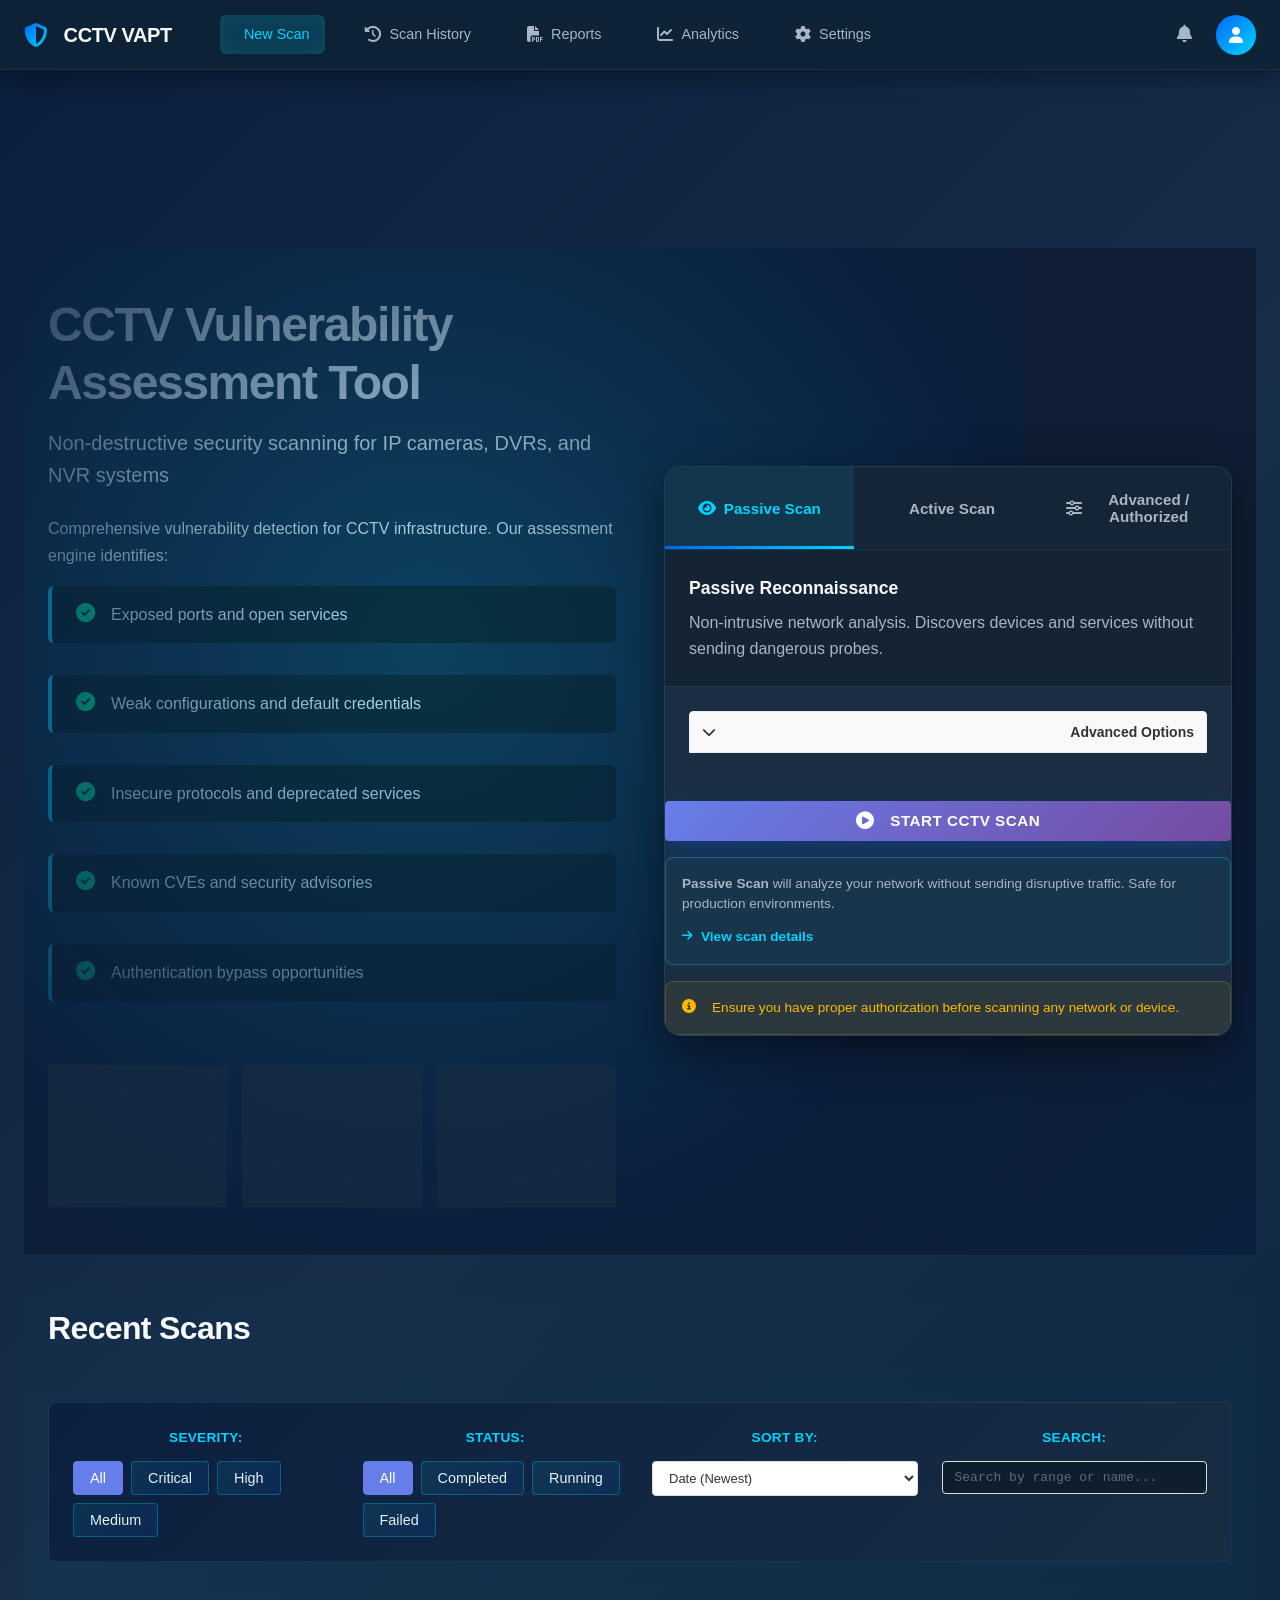
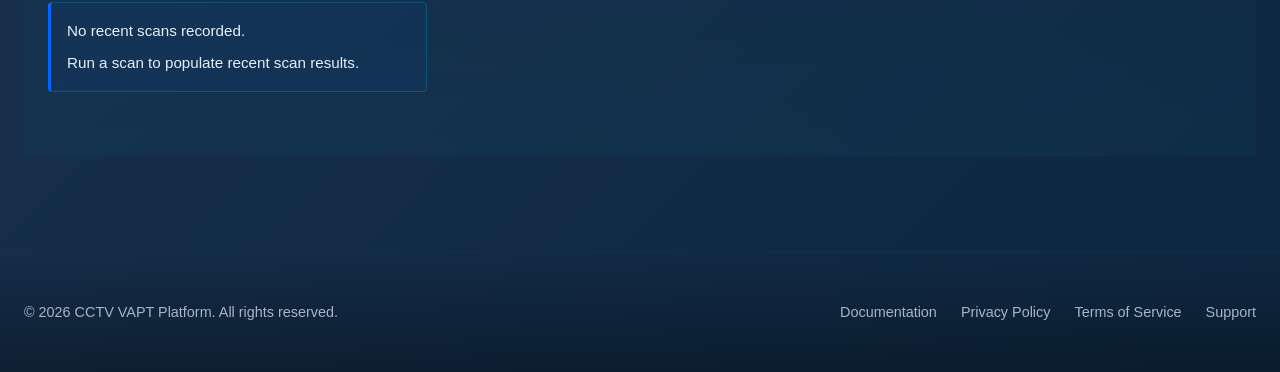
==== frontend/index.html @ 2b93b0e9 "Initial commit: Production-grade CCTV VAPT Tool with real database report generation" ====
<!DOCTYPE html>
<html lang="en">
<head>
    <meta charset="UTF-8">
    <meta name="viewport" content="width=device-width, initial-scale=1.0">
    <title>CCTV VAPT Tool - Vulnerability Assessment & Penetration Testing</title>
    <link rel="stylesheet" href="css/modern-styles.css">
    <link rel="stylesheet" href="css/styles.css">
    <link rel="stylesheet" href="css/report-styles.css">
    <link rel="stylesheet" href="css/enhanced-ui-styles.css">
    <link rel="stylesheet" href="https://cdnjs.cloudflare.com/ajax/libs/font-awesome/6.4.0/css/all.min.css">
</head>
<body>
    <!-- Header Navigation -->
    <header class="navbar">
        <div class="navbar-container">
            <!-- Logo -->
            <div class="logo">
                <i class="fas fa-shield-halved"></i>
                <span>CCTV VAPT</span>
            </div>

            <!-- Navigation Menu -->
            <nav class="nav-menu">
                <a href="#" class="nav-item active">
                    <i class="fas fa-radar"></i>
                    <span>New Scan</span>
                </a>
                <a href="#" class="nav-item">
                    <i class="fas fa-history"></i>
                    <span>Scan History</span>
                </a>
                <a href="#" class="nav-item">
                    <i class="fas fa-file-pdf"></i>
                    <span>Reports</span>
                </a>
                <a href="#" class="nav-item">
                    <i class="fas fa-chart-line"></i>
                    <span>Analytics</span>
                </a>
                <a href="#" class="nav-item">
                    <i class="fas fa-cog"></i>
                    <span>Settings</span>
                </a>
            </nav>

            <!-- User Section -->
            <div class="user-section">
                <button class="icon-btn" title="Notifications">
                    <i class="fas fa-bell"></i>
                </button>
                <div class="user-avatar">
                    <i class="fas fa-user"></i>
                </div>
            </div>
        </div>
    </header>

    <!-- Main Content Container with Views -->
    <div class="views-container">
        <!-- New Scan View (Default) -->
        <div id="view-new-scan" class="view-page active">
            <!-- Hero Section -->
            <section class="hero">
                <div class="hero-content">
            <!-- Left Side: Headline and Description -->
            <div class="hero-left">
                <h1 class="hero-title">CCTV Vulnerability Assessment Tool</h1>
                <p class="hero-subtitle">Non-destructive security scanning for IP cameras, DVRs, and NVR systems</p>

                <div class="hero-description">
                    <p>
                        Comprehensive vulnerability detection for CCTV infrastructure. Our assessment engine identifies:
                    </p>
                    <ul class="feature-list">
                        <li>
                            <i class="fas fa-check-circle"></i>
                            <span>Exposed ports and open services</span>
                        </li>
                        <li>
                            <i class="fas fa-check-circle"></i>
                            <span>Weak configurations and default credentials</span>
                        </li>
                        <li>
                            <i class="fas fa-check-circle"></i>
                            <span>Insecure protocols and deprecated services</span>
                        </li>
                        <li>
                            <i class="fas fa-check-circle"></i>
                            <span>Known CVEs and security advisories</span>
                        </li>
                        <li>
                            <i class="fas fa-check-circle"></i>
                            <span>Authentication bypass opportunities</span>
                        </li>
                    </ul>
                </div>

                <div class="hero-stats">
                    <div class="stat-card">
                        <span class="stat-number">150+</span>
                        <span class="stat-label">Vulnerability Checks</span>
                    </div>
                    <div class="stat-card">
                        <span class="stat-number">5min</span>
                        <span class="stat-label">Average Scan Time</span>
                    </div>
                    <div class="stat-card">
                        <span class="stat-number">99.8%</span>
                        <span class="stat-label">Accuracy Rate</span>
                    </div>
                </div>
            </div>

            <!-- Right Side: Scan Configuration Card -->
            <div class="hero-right">
                <div class="scan-card">
                    <!-- Scan Type Tabs -->
                    <div class="scan-tabs">
                        <button class="tab-btn active" data-tab="passive">
                            <i class="fas fa-eye"></i>
                            Passive Scan
                        </button>
                        <button class="tab-btn" data-tab="active">
                            <i class="fas fa-radar"></i>
                            Active Scan
                        </button>
                        <button class="tab-btn" data-tab="advanced">
                            <i class="fas fa-sliders-h"></i>
                            Advanced / Authorized
                        </button>
                    </div>

                    <!-- Tab Content -->
                    <div class="tab-content">
                        <!-- Passive Scan Tab -->
                        <div class="tab-pane active" data-tab="passive">
                            <h3 class="tab-title">Passive Reconnaissance</h3>
                            <p class="tab-description">
                                Non-intrusive network analysis. Discovers devices and services without sending dangerous probes.
                            </p>
                        </div>

                        <!-- Active Scan Tab -->
                        <div class="tab-pane" data-tab="active">
                            <h3 class="tab-title">Active Network Scan</h3>
                            <p class="tab-description">
                                Full vulnerability assessment with detailed port scanning and service detection. Network traffic may be noticeable.
                            </p>
                        </div>

                        <!-- Advanced Scan Tab -->
                        <div class="tab-pane" data-tab="advanced">
                            <h3 class="tab-title">Advanced / Authorized Scan</h3>
                            <p class="tab-description">
                                Comprehensive penetration testing with credential-based authentication checks. Requires explicit authorization.
                            </p>
                        </div>
                    </div>

                    <!-- Input Fields -->
                    <div class="form-section" id="manual-target-container" style="display: none;">
                        <label for="target-input" class="form-label">Target IP / IP Range / Subnet</label>
                        <input
                            type="text"
                            id="target-input"
                            class="form-input"
                            placeholder=""
                            value=""
                            aria-hidden="true"
                        >
                    </div>

                    <!-- Dynamic Parsing Panel (hidden until input is valid) -->
                    <div id="parse-panel" class="card" style="display: none; margin-top: 1rem;" aria-hidden="true">
                        <div class="card-body">
                            <h4 class="card-header">Parsed Target</h4>
                            <div class="form-group">
                                <label class="form-label">Detected Type</label>
                                <div id="detected-type" class="info-box-content"></div>
                            </div>
                            <div class="form-group">
                                <label class="form-label">Normalized Target</label>
                                <div id="normalized-target" class="info-box-content"></div>
                            </div>
                            <div class="form-group">
                                <label class="form-label">Host Count</label>
                                <div id="host-count" class="info-box-content"></div>
                            </div>
                            <div class="form-group">
                                <label class="form-label">Estimated Scan Scope</label>
                                <div id="estimated-scan-scope" class="info-box-content"></div>
                            </div>
                            <div class="form-group">
                                <label class="form-label">Estimated Duration</label>
                                <div id="estimated-duration" class="info-box-content"></div>
                            </div>
                            <div class="form-group">
                                <label class="form-label">Recommended Scan Mode</label>
                                <div id="recommended-scan-mode" class="info-box-content"></div>
                            </div>
                            <div class="form-group">
                                <label class="form-label">Network Safety</label>
                                <div id="safety-warning" class="alert alert-error" style="display:none"></div>
                            </div>
                        </div>
                    </div>

                    <!-- Discovery Results (populated from backend) -->
                    <div id="discovery-results" class="card" style="display:none; margin-top:1rem;">
                        <div class="card-body">
                            <h4 class="card-header">Discovery Results</h4>
                            <div id="results-container" class="form-group">
                                <!-- populated by JS -->
                            </div>
                            <div id="results-empty" style="display:none;" class="info-box">
                                <p>No CCTV devices detected in the current network.</p>
                                <ul>
                                    <li>Ensure devices are powered on</li>
                                    <li>Ensure you are on the same local network</li>
                                    <li>Try manual scan in Advanced Options (enable manual input)</li>
                                </ul>
                            </div>
                            <div id="results-error" style="display:none;" class="alert alert-error"></div>
                        </div>
                    </div>

                    <!-- Advanced Options (Collapsible) -->
                    <div class="advanced-options">
                        <button class="options-toggle">
                            <i class="fas fa-chevron-down"></i>
                            <span>Advanced Options</span>
                        </button>
                        <div class="options-content" style="display: none;">
                            <div class="option-group">
                                <label class="checkbox-label">
                                    <input type="checkbox" id="ssl-check">
                                    <span>SSL/TLS Certificate Validation</span>
                                </label>
                            </div>
                            <div class="option-group">
                                <label class="checkbox-label">
                                    <input type="checkbox" id="banner-grab" checked>
                                    <span>Banner Grabbing</span>
                                </label>
                            </div>
                            <div class="option-group">
                                <label class="checkbox-label">
                                    <input type="checkbox" id="allow-manual-target">
                                    <span>Allow manual target input</span>
                                </label>
                                <p class="info-box-content" style="margin-top:0.5rem;">Enable only when you will provide a verified IP, range, or subnet. Manual input is disabled by default.</p>
                            </div>
                            <div class="option-group">
                                <label class="checkbox-label">
                                    <input type="checkbox" id="cve-check" checked>
                                    <span>CVE Database Matching</span>
                                </label>
                            </div>
                            <div class="option-group">
                                <label class="form-label">Scan Intensity</label>
                                <select class="form-select">
                                    <option value="light">Light (Faster)</option>
                                    <option value="normal" selected>Normal (Balanced)</option>
                                    <option value="thorough">Thorough (Slower)</option>
                                </select>
                            </div>
                        </div>
                    </div>

                    <!-- Primary CTA Button -->
                    <button class="btn-primary btn-scan">
                        <i class="fas fa-play-circle"></i>
                        <span>Start CCTV Scan</span>
                    </button>

                    <!-- Secondary Info -->
                    <div class="scan-info">
                        <p class="scan-info-text">
                            <strong>Passive Scan</strong> will analyze your network without sending disruptive traffic. Safe for production environments.
                        </p>
                        <a href="#" class="scan-details-link">
                            <i class="fas fa-arrow-right"></i>
                            <span>View scan details</span>
                        </a>
                    </div>

                    <!-- Disclaimer -->
                    <div class="scan-disclaimer">
                        <i class="fas fa-info-circle"></i>
                        <p>Ensure you have proper authorization before scanning any network or device.</p>
                    </div>
                </div>
            </div>
        </div>
    </section>

            <!-- Recent Scans Section -->
            <section class="recent-scans">
                <div class="section-container">
                    <h2 class="section-title">Recent Scans</h2>

                    <div class="scans-grid">
                        <div class="info-box">
                            <p>No recent scans recorded.</p>
                            <p>Run a scan to populate recent scan results.</p>
                        </div>
                    </div>
                </div>
            </section>
        </div>

        <!-- Scan History View -->
        <div id="view-scan-history" class="view-page">
            <div class="view-header">
                <h1 class="view-title">Scan History</h1>
                <p class="view-subtitle">All completed and running scans</p>
            </div>

            <div class="view-content">
                <div class="filter-section">
                    <div class="filter-group">
                        <label>SEVERITY:</label>
                        <button class="filter-btn active">All</button>
                        <button class="filter-btn">Critical</button>
                        <button class="filter-btn">High</button>
                        <button class="filter-btn">Medium</button>
                    </div>

                    <div class="filter-group">
                        <label>STATUS:</label>
                        <button class="filter-btn active">All</button>
                        <button class="filter-btn">Completed</button>
                        <button class="filter-btn">Running</button>
                        <button class="filter-btn">Failed</button>
                    </div>

                    <div class="filter-group">
                        <label>SORT BY:</label>
                        <select class="form-select">
                            <option>Vulnerabilities</option>
                            <option>Date</option>
                            <option>Status</option>
                        </select>
                    </div>

                    <div class="filter-group">
                        <label>SEARCH:</label>
                        <input type="text" class="form-input" placeholder="Search by range or name..." id="search-scans">
                    </div>
                </div>

                <div id="scans-table-container" class="scans-table-container">
                    <div class="info-box">No recent scans recorded. Run a scan to populate recent scan results.</div>
                </div>
            </div>
        </div>

        <!-- Reports View -->
        <div id="view-reports" class="view-page">
            <div class="view-header">
                <h1 class="view-title">Reports</h1>
                <p class="view-subtitle">Generated VAPT reports and assessments</p>
            </div>

            <div class="view-content">
                <div class="filter-section">
                    <div class="filter-group">
                        <label>TYPE:</label>
                        <button class="filter-btn active">All</button>
                        <button class="filter-btn">Executive Summary</button>
                        <button class="filter-btn">Technical</button>
                        <button class="filter-btn">Compliance</button>
                    </div>

                    <div class="filter-group">
                        <label>SORT BY:</label>
                        <select class="form-select">
                            <option>Date (Newest)</option>
                            <option>Date (Oldest)</option>
                            <option>Type</option>
                        </select>
                    </div>
                </div>

                <div id="reports-table-container" class="reports-table-container">
                    <div class="info-box">No reports generated yet. Complete a scan to generate reports.</div>
                </div>
            </div>
        </div>

        <!-- Analytics View -->
        <div id="view-analytics" class="view-page">
            <div class="view-header">
                <h1 class="view-title">Analytics</h1>
                <p class="view-subtitle">Vulnerability trends and statistics</p>
            </div>

            <div class="view-content">
                <div id="analytics-container" class="analytics-grid">
                    <div class="stat-grid">
                        <div class="analytics-card">
                            <div class="analytics-stat-label">Total Scans</div>
                            <div class="analytics-stat-value" id="stat-total-scans">-</div>
                        </div>
                        <div class="analytics-card">
                            <div class="analytics-stat-label">Completed Scans</div>
                            <div class="analytics-stat-value" id="stat-completed-scans">-</div>
                        </div>
                        <div class="analytics-card">
                            <div class="analytics-stat-label">CCTV Devices Found</div>
                            <div class="analytics-stat-value" id="stat-cctv-devices">-</div>
                        </div>
                        <div class="analytics-card">
                            <div class="analytics-stat-label">Total Vulnerabilities</div>
                            <div class="analytics-stat-value" id="stat-total-vulns">-</div>
                        </div>
                        <div class="analytics-card critical">
                            <div class="analytics-stat-label">Critical Issues</div>
                            <div class="analytics-stat-value" id="stat-critical-vulns">-</div>
                        </div>
                        <div class="analytics-card high">
                            <div class="analytics-stat-label">High Priority</div>
                            <div class="analytics-stat-value" id="stat-high-vulns">-</div>
                        </div>
                    </div>
                </div>
            </div>
        </div>

        <!-- Settings View -->
        <div id="view-settings" class="view-page">
            <div class="view-header">
                <h1 class="view-title">Settings</h1>
                <p class="view-subtitle">Configure application preferences</p>
            </div>

            <div class="view-content">
                <div id="settings-container" class="settings-grid">
                    <div class="settings-section">
                        <h3 class="settings-title">Scan Configuration</h3>
                        <div class="settings-items">
                            <div class="setting-item">
                                <label class="setting-label">Default Scan Intensity</label>
                                <select class="form-select">
                                    <option>Light</option>
                                    <option selected>Normal</option>
                                    <option>Thorough</option>
                                </select>
                            </div>
                            <div class="setting-item">
                                <label class="setting-label">Default Target Type</label>
                                <select class="form-select">
                                    <option>Passive Scan</option>
                                    <option selected>Active Scan</option>
                                    <option>Advanced (Authorized)</option>
                                </select>
                            </div>
                            <div class="setting-item">
                                <label class="checkbox-label">
                                    <input type="checkbox" checked>
                                    <span>Enable CVE Database Matching</span>
                                </label>
                            </div>
                            <div class="setting-item">
                                <label class="checkbox-label">
                                    <input type="checkbox" checked>
                                    <span>Enable Banner Grabbing</span>
                                </label>
                            </div>
                        </div>
                    </div>

                    <div class="settings-section">
                        <h3 class="settings-title">Notification Preferences</h3>
                        <div class="settings-items">
                            <div class="setting-item">
                                <label class="checkbox-label">
                                    <input type="checkbox" checked>
                                    <span>Email notifications on scan completion</span>
                                </label>
                            </div>
                            <div class="setting-item">
                                <label class="checkbox-label">
                                    <input type="checkbox" checked>
                                    <span>Alert on critical vulnerabilities</span>
                                </label>
                            </div>
                            <div class="setting-item">
                                <label class="checkbox-label">
                                    <input type="checkbox">
                                    <span>Daily digest reports</span>
                                </label>
                            </div>
                        </div>
                    </div>

                    <div class="settings-section">
                        <h3 class="settings-title">Report Generation</h3>
                        <div class="settings-items">
                            <div class="setting-item">
                                <label class="setting-label">Auto-generate reports for</label>
                                <select class="form-select">
                                    <option>All scans</option>
                                    <option selected>Only completed scans</option>
                                    <option>Manual only</option>
                                </select>
                            </div>
                            <div class="setting-item">
                                <label class="setting-label">Default Report Format</label>
                                <select class="form-select">
                                    <option>PDF</option>
                                    <option>HTML</option>
                                    <option>JSON</option>
                                </select>
                            </div>
                        </div>
                    </div>

                    <div class="settings-section">
                        <h3 class="settings-title">System Information</h3>
                        <div class="settings-items info-display">
                            <div class="setting-item">
                                <label class="setting-label">Application Version</label>
                                <div class="info-display-value">1.0.0</div>
                            </div>
                            <div class="setting-item">
                                <label class="setting-label">Database Status</label>
                                <div class="info-display-value success">Connected</div>
                            </div>
                            <div class="setting-item">
                                <label class="setting-label">Last System Check</label>
                                <div class="info-display-value" id="last-system-check">Just now</div>
                            </div>
                        </div>
                    </div>

                    <div class="settings-actions">
                        <button class="btn-primary">Save Settings</button>
                        <button class="btn-secondary">Reset to Defaults</button>
                    </div>
                </div>
            </div>
        </div>
    </div>

    <!-- Footer -->
    <footer class="footer">
        <div class="footer-content">
            <p>&copy; 2026 CCTV VAPT Platform. All rights reserved.</p>
            <div class="footer-links">
                <a href="#">Documentation</a>
                <a href="#">Privacy Policy</a>
                <a href="#">Terms of Service</a>
                <a href="#">Support</a>
            </div>
        </div>
    </footer>

    <!-- Scripts -->
    <script src="https://cdn.socket.io/4.7.2/socket.io.min.js"></script>
    <script src="js/app.js"></script>
    <script src="js/report-ui.js"></script>
    <script src="js/enhanced-ui.js"></script>
</body>
</html>
---- frontend/css/modern-styles.css ----
/* ===================================
   CCTV VAPT TOOL - Modern Dark Theme
   Enterprise-Grade Cybersecurity UI
   =================================== */

/* ============================================
   1. CSS VARIABLES & DESIGN TOKENS
   ============================================ */
:root {
    /* Brand Colors */
    --brand-primary: #0a1f3e;      /* Deep Navy */
    --brand-secondary: #1a3a5c;    /* Navy Blue */

    /* Accent Colors */
    --accent-blue: #0066ff;         /* Bright Blue */
    --accent-cyan: #00d4ff;         /* Cyan */
    --accent-yellow: #ffb700;       /* Golden Yellow */
    --accent-green: #00d97e;        /* Success Green */

    /* Background Gradient */
    --grad-dark: linear-gradient(135deg, #0a1f3e 0%, #162e4a 50%, #0d2740 100%);
    --grad-accent: linear-gradient(135deg, #0066ff 0%, #00d4ff 100%);

    /* Neutral Colors */
    --text-light: #f8f9fa;          /* Almost White */
    --text-primary: #e8eef7;        /* Light Gray */
    --text-secondary: #a8b5c5;      /* Medium Gray */
    --text-muted: #5a6b7f;          /* Dark Gray */

    /* Surface Colors */
    --surface-dark: #0f2336;        /* Dark Surface */
    --surface-card: #1a2d42;        /* Card Surface */
    --surface-input: #0f1e2e;       /* Input Surface */

    /* Border & Shadow */
    --border-color: rgba(76, 140, 180, 0.15);
    --border-accent: rgba(0, 212, 255, 0.3);
    --shadow-sm: 0 2px 8px rgba(0, 0, 0, 0.3);
    --shadow-md: 0 8px 24px rgba(0, 0, 0, 0.4);
    --shadow-lg: 0 16px 48px rgba(0, 0, 0, 0.5);
    --glow-cyan: 0 0 20px rgba(0, 212, 255, 0.2);
    --glow-blue: 0 0 20px rgba(0, 102, 255, 0.2);

    /* Spacing */
    --spacing-xs: 0.25rem;
    --spacing-sm: 0.5rem;
    --spacing-md: 1rem;
    --spacing-lg: 1.5rem;
    --spacing-xl: 2rem;
    --spacing-2xl: 3rem;

    /* Typography */
    --font-mono: 'Courier New', monospace;
    --font-sans: -apple-system, BlinkMacSystemFont, 'Segoe UI', 'Roboto', sans-serif;

    /* Z-Index */
    --zindex-navbar: 1000;
    --zindex-modal: 900;

    /* Animation */
    --transition-fast: 0.15s ease-in-out;
    --transition-standard: 0.3s ease-in-out;
    --transition-slow: 0.5s ease-in-out;
}

/* ============================================
   2. RESET & GLOBAL STYLES
   ============================================ */
* {
    margin: 0;
    padding: 0;
    box-sizing: border-box;
}

html {
    scroll-behavior: smooth;
    -webkit-font-smoothing: antialiased;
    -moz-osx-font-smoothing: grayscale;
}

body {
    font-family: var(--font-sans);
    background: var(--grad-dark);
    color: var(--text-primary);
    line-height: 1.6;
    overflow-x: hidden;
    min-height: 100vh;
    position: relative;
}

/* Subtle animated background pattern */
/* Removed body::before pseudo-element to prevent background overflow issues */

/* ============================================
   3. HEADER / NAVBAR
   ============================================ */
.navbar {
    position: fixed;
    top: 0;
    left: 0;
    right: 0;
    height: 70px;
    background: rgba(15, 35, 54, 0.95);
    backdrop-filter: blur(10px);
    border-bottom: 1px solid var(--border-color);
    z-index: var(--zindex-navbar);
    box-shadow: var(--shadow-md);
}

.navbar-container {
    max-width: 1400px;
    margin: 0 auto;
    padding: 0 var(--spacing-lg);
    height: 100%;
    display: flex;
    align-items: center;
    justify-content: space-between;
}

/* Logo */
.logo {
    display: flex;
    align-items: center;
    gap: var(--spacing-md);
    font-weight: 700;
    font-size: 1.25rem;
    color: var(--text-light);
    text-decoration: none;
    letter-spacing: -0.02em;
}

.logo i {
    font-size: 1.5rem;
    background: var(--grad-accent);
    -webkit-background-clip: text;
    -webkit-text-fill-color: transparent;
    background-clip: text;
}

/* Navigation Menu */
.nav-menu {
    display: flex;
    align-items: center;
    gap: var(--spacing-lg);
    flex: 1;
    margin: 0 var(--spacing-2xl);
}

.nav-item {
    display: flex;
    align-items: center;
    gap: var(--spacing-sm);
    padding: var(--spacing-sm) var(--spacing-md);
    color: var(--text-secondary);
    text-decoration: none;
    font-size: 0.9rem;
    font-weight: 500;
    transition: all var(--transition-fast);
    border-radius: 6px;
    position: relative;
}

.nav-item:hover {
    color: var(--accent-cyan);
    background: rgba(0, 212, 255, 0.08);
}

.nav-item.active {
    color: var(--accent-cyan);
    background: rgba(0, 212, 255, 0.15);
    box-shadow: inset 0 0 20px rgba(0, 212, 255, 0.1);
}

.nav-item i {
    font-size: 1rem;
}

/* User Section */
.user-section {
    display: flex;
    align-items: center;
    gap: var(--spacing-md);
}

.icon-btn {
    background: transparent;
    border: none;
    color: var(--text-secondary);
    cursor: pointer;
    font-size: 1.1rem;
    transition: all var(--transition-fast);
    padding: var(--spacing-sm);
}

.icon-btn:hover {
    color: var(--accent-cyan);
    transform: scale(1.1);
}

.user-avatar {
    width: 40px;
    height: 40px;
    border-radius: 50%;
    background: var(--grad-accent);
    display: flex;
    align-items: center;
    justify-content: center;
    color: var(--text-light);
    font-weight: 600;
    cursor: pointer;
    transition: all var(--transition-fast);
}

.user-avatar:hover {
    box-shadow: var(--glow-cyan);
    transform: scale(1.05);
}

/* ============================================
   4. HERO SECTION
   ============================================ */
.hero {
    margin-top: 70px;
    padding: var(--spacing-2xl) var(--spacing-lg);
    min-height: calc(100vh - 70px);
    display: flex;
    align-items: center;
    justify-content: center;
    overflow: hidden;
    position: relative;
    background: linear-gradient(135deg, #101e33 60%, #0a1f3e 100%); /* fallback dark background */
}

.hero::before {
    content: '';
    position: absolute;
    top: -200px;
    left: -200px;
    width: 1200px;
    height: 1200px;
    background:
        radial-gradient(circle, rgba(0,191,255,0.22) 0%, rgba(10,31,62,0.92) 70%, transparent 100%);
    pointer-events: none;
    z-index: 0;
    /* Stronger blue glow, always dark */
}

.hero-content {
    max-width: 1400px;
    width: 100%;
    display: grid;
    grid-template-columns: 1fr 1fr;
    gap: var(--spacing-2xl);
    align-items: center;
}

/* Hero Left Side */
.hero-left {
    animation: slideInLeft 0.6s ease-out;
}

@keyframes slideInLeft {
    from {
        opacity: 0;
        transform: translateX(-30px);
    }
    to {
        opacity: 1;
        transform: translateX(0);
    }
}

.hero-title {
    font-size: 3rem;
    font-weight: 800;
    color: #ffffff;
    margin-bottom: var(--spacing-md);
    letter-spacing: -0.03em;
    line-height: 1.2;
}

.hero-title span {
    background: var(--grad-accent);
    -webkit-background-clip: text;
    -webkit-text-fill-color: transparent;
    background-clip: text;
}

.hero-subtitle {
    font-size: 1.25rem;
    color: #ffffff;
    margin-bottom: var(--spacing-lg);
    font-weight: 500;
}

.hero-description {
    margin-bottom: var(--spacing-2xl);
}

.hero-description > p {
    color: #ffffff;
    margin-bottom: var(--spacing-md);
    line-height: 1.7;
}

.feature-list {
    list-style: none;
    margin-top: var(--spacing-md);
    display: flex;
    flex-direction: column;
    gap: var(--spacing-md);
}

.feature-list li {
    color: #ffffff;
    padding: var(--spacing-md) var(--spacing-lg);
    display: flex;
    align-items: center;
    gap: var(--spacing-md);
    background: #0a0a0a;
    border-radius: 6px;
    border-left: 4px solid var(--accent-cyan);
    transition: all var(--transition-fast);
}

.feature-list li:hover {
    background: #151515;
    transform: translateX(4px);
    box-shadow: 0 4px 12px rgba(0, 212, 255, 0.1);
}

.feature-list li i {
    color: var(--accent-green);
    font-size: 1.2rem;
    flex-shrink: 0;
}

.feature-list li {
    display: flex;
    align-items: flex-start;
    gap: var(--spacing-md);
    margin-bottom: var(--spacing-md);
    color: var(--text-primary);
}

.feature-list i {
    font-size: 1.1rem;
    color: var(--accent-green);
    margin-top: 2px;
    flex-shrink: 0;
}

/* Hero Stats */
.hero-stats {
    display: grid;
    grid-template-columns: repeat(3, 1fr);
    gap: var(--spacing-md);
    margin-top: var(--spacing-2xl);
}

.stat-card {
    background: rgba(26, 45, 66, 0.6);
    border: 1px solid var(--border-accent);
    border-radius: 12px;
    padding: var(--spacing-lg);
    text-align: center;
    transition: all var(--transition-standard);
    backdrop-filter: blur(5px);
}

.stat-card:hover {
    background: rgba(26, 45, 66, 0.9);
    border-color: var(--accent-cyan);
    box-shadow: var(--glow-cyan);
    transform: translateY(-4px);
}

.stat-number {
    display: block;
    font-size: 1.75rem;
    font-weight: 700;
    color: var(--accent-cyan);
    margin-bottom: var(--spacing-sm);
}

.stat-label {
    display: block;
    font-size: 0.85rem;
    color: var(--text-secondary);
    font-weight: 500;
}

/* Hero Right Side - Scan Card */
.hero-right {
    animation: slideInRight 0.6s ease-out;
}

@keyframes slideInRight {
    from {
        opacity: 0;
        transform: translateX(30px);
    }
    to {
        opacity: 1;
        transform: translateX(0);
    }
}

/* ============================================
   5. SCAN CARD STYLING
   ============================================ */
.scan-card {
    background: var(--surface-card);
    border: 1px solid var(--border-color);
    border-radius: 16px;
    box-shadow: var(--shadow-lg);
    overflow: hidden;
    backdrop-filter: blur(10px);
    transition: all var(--transition-standard);
}

.scan-card:hover {
    border-color: var(--border-accent);
    box-shadow: var(--shadow-lg), var(--glow-blue);
}

/* Scan Type Tabs */
.scan-tabs {
    display: flex;
    border-bottom: 1px solid var(--border-color);
    background: rgba(15, 30, 46, 0.5);
}

.tab-btn {
    flex: 1;
    padding: var(--spacing-lg);
    background: transparent;
    border: none;
    color: var(--text-secondary);
    cursor: pointer;
    font-size: 0.95rem;
    font-weight: 600;
    transition: all var(--transition-fast);
    display: flex;
    align-items: center;
    justify-content: center;
    gap: var(--spacing-sm);
    position: relative;
    overflow: hidden;
}

.tab-btn:hover {
    color: var(--accent-cyan);
    background: rgba(0, 212, 255, 0.05);
}

.tab-btn.active {
    color: var(--accent-cyan);
    background: rgba(0, 212, 255, 0.1);
}

.tab-btn.active::after {
    content: '';
    position: absolute;
    bottom: 0;
    left: 0;
    right: 0;
    height: 3px;
    background: var(--grad-accent);
}

.tab-btn i {
    font-size: 1rem;
}

/* Tab Content */
.tab-content {
    padding: var(--spacing-lg);
    background: rgba(0, 0, 0, 0.2);
}

.tab-pane {
    display: none;
}

.tab-pane.active {
    display: block;
    animation: fadeIn 0.3s ease-in;
}

@keyframes fadeIn {
    from {
        opacity: 0;
        transform: translateY(-5px);
    }
    to {
        opacity: 1;
        transform: translateY(0);
    }
}

.tab-title {
    font-size: 1.1rem;
    color: var(--text-light);
    margin-bottom: var(--spacing-sm);
    font-weight: 600;
}

.tab-description {
    color: var(--text-secondary);
    line-height: 1.6;
}

/* Form Section */
.form-section {
    padding: var(--spacing-lg);
    border-top: 1px solid var(--border-color);
}

.form-label {
    display: block;
    font-size: 0.9rem;
    font-weight: 600;
    color: var(--text-primary);
    margin-bottom: var(--spacing-sm);
    text-transform: uppercase;
    letter-spacing: 0.5px;
}

.form-input {
    width: 100%;
    padding: var(--spacing-md);
    background: var(--surface-input);
    border: 1.5px solid var(--border-color);
    border-radius: 8px;
    color: var(--text-light);
    font-size: 0.95rem;
    transition: all var(--transition-fast);
    font-family: var(--font-mono);
}

.form-input:focus {
    outline: none;
    border-color: var(--accent-cyan);
    background: rgba(0, 212, 255, 0.05);
    box-shadow: 0 0 15px rgba(0, 212, 255, 0.2);
}

.form-input::placeholder {
    color: var(--text-muted);
}

.input-hint {
    display: block;
    margin-top: var(--spacing-sm);
    font-size: 0.8rem;
    color: var(--text-muted);
    font-style: italic;
}

/* Advanced Options */
.advanced-options {
    padding: var(--spacing-lg);
    border-top: 1px solid var(--border-color);
}

.options-toggle {
    width: 100%;
    padding: var(--spacing-md);
    background: transparent;
    border: 1px solid var(--border-color);
    border-radius: 8px;
    color: var(--text-secondary);
    cursor: pointer;
    font-size: 0.9rem;
    font-weight: 600;
    display: flex;
    align-items: center;
    justify-content: space-between;
    transition: all var(--transition-fast);
}

.options-toggle:hover {
    background: rgba(0, 212, 255, 0.05);
    border-color: var(--accent-cyan);
    color: var(--accent-cyan);
}

.options-toggle i {
    transition: transform var(--transition-standard);
}

.options-toggle.open i {
    transform: rotate(180deg);
}

.options-content {
    margin-top: var(--spacing-md);
    padding: var(--spacing-md);
    background: rgba(0, 212, 255, 0.05);
    border-radius: 8px;
    border: 1px solid var(--border-accent);
}

.option-group {
    margin-bottom: var(--spacing-md);
}

.option-group:last-child {
    margin-bottom: 0;
}

.checkbox-label {
    display: flex;
    align-items: center;
    gap: var(--spacing-md);
    cursor: pointer;
    color: var(--text-secondary);
    font-size: 0.9rem;
    transition: all var(--transition-fast);
}

.checkbox-label:hover {
    color: var(--accent-cyan);
}

.checkbox-label input[type="checkbox"] {
    width: 18px;
    height: 18px;
    cursor: pointer;
    accent-color: var(--accent-cyan);
}

.form-select {
    width: 100%;
    padding: var(--spacing-md);
    background: var(--surface-input);
    border: 1.5px solid var(--border-color);
    border-radius: 8px;
    color: var(--text-light);
    font-size: 0.9rem;
    cursor: pointer;
    transition: all var(--transition-fast);
    font-family: var(--font-sans);
}

.form-select:focus {
    outline: none;
    border-color: var(--accent-cyan);
    box-shadow: 0 0 15px rgba(0, 212, 255, 0.2);
}

.form-select option {
    background: var(--surface-card);
    color: var(--text-light);
}

/* Primary CTA Button */
.btn-primary {
    width: 100%;
    padding: var(--spacing-lg) var(--spacing-md);
    margin: var(--spacing-lg) 0 var(--spacing-md);
    background: var(--grad-accent);
    color: var(--surface-dark);
    border: none;
    border-radius: 8px;
    font-size: 1rem;
    font-weight: 700;
    cursor: pointer;
    transition: all var(--transition-standard);
    display: flex;
    align-items: center;
    justify-content: center;
    gap: var(--spacing-md);
    box-shadow: 0 8px 24px rgba(0, 102, 255, 0.3);
    text-transform: uppercase;
    letter-spacing: 0.5px;
}

.btn-primary:hover:not(:disabled) {
    transform: translateY(-2px);
    box-shadow: 0 12px 36px rgba(0, 102, 255, 0.4);
}

.btn-primary:active:not(:disabled) {
    transform: translateY(0);
}

.btn-primary:disabled {
    opacity: 0.6;
    cursor: not-allowed;
}

.btn-primary i {
    font-size: 1.1rem;
}

/* Scan Info */
.scan-info {
    padding: var(--spacing-md);
    background: rgba(0, 212, 255, 0.05);
    border: 1px solid var(--border-accent);
    border-radius: 8px;
    margin-bottom: var(--spacing-md);
}

.scan-info-text {
    color: var(--text-secondary);
    font-size: 0.85rem;
    line-height: 1.5;
    margin-bottom: var(--spacing-sm);
}

.scan-details-link {
    display: inline-flex;
    align-items: center;
    gap: var(--spacing-sm);
    color: var(--accent-cyan);
    text-decoration: none;
    font-size: 0.85rem;
    font-weight: 600;
    transition: all var(--transition-fast);
}

.scan-details-link:hover {
    gap: var(--spacing-md);
    text-decoration: underline;
}

.scan-details-link i {
    font-size: 0.75rem;
}

/* Disclaimer */
.scan-disclaimer {
    padding: var(--spacing-md);
    background: rgba(255, 183, 0, 0.08);
    border: 1px solid rgba(255, 183, 0, 0.2);
    border-radius: 8px;
    display: flex;
    gap: var(--spacing-md);
    color: var(--accent-yellow);
    font-size: 0.85rem;
}

.scan-disclaimer i {
    flex-shrink: 0;
    margin-top: 2px;
}

.scan-disclaimer p {
    line-height: 1.5;
}

/* ============================================
   6. RECENT SCANS SECTION
   ============================================ */
.recent-scans {
    padding: var(--spacing-2xl) var(--spacing-lg);
    background: linear-gradient(180deg, transparent 0%, rgba(0, 212, 255, 0.03) 100%);
}

.section-container {
    max-width: 1400px;
    margin: 0 auto;
}

.section-title {
    font-size: 2rem;
    color: var(--text-light);
    margin-bottom: var(--spacing-2xl);
    font-weight: 700;
    letter-spacing: -0.02em;
}

.scans-grid {
    display: grid;
    grid-template-columns: repeat(auto-fill, minmax(320px, 1fr));
    gap: var(--spacing-lg);
}

.recent-scan-card {
    background: var(--surface-card);
    border: 1px solid var(--border-color);
    border-radius: 12px;
    padding: var(--spacing-lg);
    transition: all var(--transition-standard);
    position: relative;
    overflow: hidden;
}

.recent-scan-card::before {
    content: '';
    position: absolute;
    top: 0;
    left: 0;
    right: 0;
    height: 3px;
    background: var(--grad-accent);
    opacity: 0;
    transition: opacity var(--transition-standard);
}

.recent-scan-card:hover {
    background: rgba(26, 45, 66, 0.8);
    border-color: var(--accent-cyan);
    box-shadow: var(--glow-blue);
    transform: translateY(-4px);
}

.recent-scan-card:hover::before {
    opacity: 1;
}

.scan-status {
    width: 48px;
    height: 48px;
    border-radius: 50%;
    display: flex;
    align-items: center;
    justify-content: center;
    font-size: 1.5rem;
    margin-bottom: var(--spacing-md);
}

.status-complete {
    background: rgba(0, 217, 126, 0.2);
    color: var(--accent-green);
    border: 2px solid var(--accent-green);
}

.status-inprogress {
    background: rgba(255, 183, 0, 0.2);
    color: var(--accent-yellow);
    border: 2px solid var(--accent-yellow);
    animation: spin 2s linear infinite;
}

@keyframes spin {
    from { transform: rotate(0deg); }
    to { transform: rotate(360deg); }
}

.scan-info-card h3 {
    font-size: 1.1rem;
    color: var(--text-light);
    margin-bottom: var(--spacing-sm);
    font-family: var(--font-mono);
}

.scan-type {
    color: var(--accent-cyan);
    font-size: 0.85rem;
    font-weight: 600;
    margin-bottom: var(--spacing-xs);
}

.scan-time {
    color: var(--text-muted);
    font-size: 0.8rem;
}

.scan-summary {
    margin: var(--spacing-md) 0;
    display: flex;
    gap: var(--spacing-sm);
}

.vuln-badge {
    padding: var(--spacing-xs) var(--spacing-md);
    border-radius: 20px;
    font-size: 0.75rem;
    font-weight: 700;
    text-transform: uppercase;
    letter-spacing: 0.5px;
}

.vuln-badge.critical {
    background: rgba(220, 38, 38, 0.2);
    color: #ff4757;
    border: 1px solid rgba(255, 71, 87, 0.3);
}

.vuln-badge.high {
    background: rgba(245, 124, 0, 0.2);
    color: #ff9500;
    border: 1px solid rgba(255, 149, 0, 0.3);
}

.vuln-badge.medium {
    background: rgba(255, 183, 0, 0.2);
    color: var(--accent-yellow);
    border: 1px solid rgba(255, 183, 0, 0.3);
}

.progress-bar {
    width: 100%;
    height: 6px;
    background: rgba(0, 212, 255, 0.1);
    border-radius: 3px;
    overflow: hidden;
    margin: var(--spacing-md) 0;
}

.progress-fill {
    height: 100%;
    background: var(--grad-accent);
    border-radius: 3px;
    transition: width 0.5s ease;
}

.view-report-btn {
    display: block;
    width: 100%;
    padding: var(--spacing-md);
    margin-top: var(--spacing-md);
    background: transparent;
    border: 1.5px solid var(--border-color);
    border-radius: 8px;
    color: var(--accent-cyan);
    text-decoration: none;
    text-align: center;
    font-weight: 600;
    font-size: 0.9rem;
    transition: all var(--transition-fast);
    cursor: pointer;
}

.view-report-btn:hover {
    background: rgba(0, 212, 255, 0.1);
    border-color: var(--accent-cyan);
    box-shadow: var(--glow-cyan);
}

/* ============================================
   7. FOOTER
   ============================================ */
.footer {
    background: linear-gradient(180deg, transparent 0%, rgba(0, 0, 0, 0.3) 100%);
    border-top: 1px solid var(--border-color);
    padding: var(--spacing-2xl) var(--spacing-lg);
    margin-top: var(--spacing-2xl);
}

.footer-content {
    max-width: 1400px;
    margin: 0 auto;
    display: flex;
    justify-content: space-between;
    align-items: center;
    flex-wrap: wrap;
    gap: var(--spacing-lg);
}

.footer-content p {
    color: var(--text-secondary);
    font-size: 0.9rem;
}

.footer-links {
    display: flex;
    gap: var(--spacing-lg);
}

.footer-links a {
    color: var(--text-secondary);
    text-decoration: none;
    font-size: 0.9rem;
    transition: all var(--transition-fast);
}

.footer-links a:hover {
    color: var(--accent-cyan);
}

/* ============================================
   8. RESPONSIVE DESIGN
   ============================================ */
@media (max-width: 1024px) {
    .hero-content {
        grid-template-columns: 1fr;
        gap: var(--spacing-lg);
    }

    .hero-title {
        font-size: 2.2rem;
    }

    .hero-stats {
        grid-template-columns: repeat(2, 1fr);
    }

    .scans-grid {
        grid-template-columns: repeat(auto-fill, minmax(280px, 1fr));
    }

    .nav-menu {
        gap: var(--spacing-md);
        margin: 0 var(--spacing-lg);
    }

    .nav-item span {
        display: none;
    }

    .footer-content {
        justify-content: center;
        text-align: center;
    }
}

@media (max-width: 768px) {
    :root {
        --spacing-2xl: 2rem;
    }

    .navbar-container {
        padding: 0 var(--spacing-md);
    }

    .hero {
        padding: var(--spacing-lg) var(--spacing-md);
        min-height: auto;
    }

    .hero-title {
        font-size: 1.75rem;
    }

    .hero-subtitle {
        font-size: 1rem;
    }

    .hero-stats {
        grid-template-columns: 1fr;
    }

    .stat-card {
        padding: var(--spacing-md);
    }

    .tab-btn {
        font-size: 0.8rem;
        padding: var(--spacing-md);
    }

    .btn-primary {
        font-size: 0.9rem;
        padding: var(--spacing-md);
    }

    .scans-grid {
        grid-template-columns: 1fr;
    }

    .section-title {
        font-size: 1.5rem;
    }

    .footer-links {
        width: 100%;
        justify-content: center;
        gap: var(--spacing-md);
    }

    .nav-menu {
        flex-direction: column;
        gap: var(--spacing-sm);
        margin: 0 var(--spacing-md);
        position: absolute;
        top: 70px;
        left: -200px;
        background: var(--surface-card);
        border-radius: 8px;
        padding: var(--spacing-md);
        box-shadow: var(--shadow-lg);
        display: none;
    }

    .nav-menu.mobile-open {
        display: flex;
        left: var(--spacing-md);
    }

    .nav-item {
        width: 100%;
    }
}

@media (max-width: 480px) {
    .hero-title {
        font-size: 1.5rem;
    }

    .feature-list li {
        gap: var(--spacing-sm);
    }

    .scan-card {
        border-radius: 12px;
    }

    .tab-btn {
        font-size: 0.75rem;
        padding: var(--spacing-sm) var(--spacing-md);
    }

    .btn-primary {
        font-size: 0.85rem;
    }

    .hero-stats {
        gap: var(--spacing-sm);
    }

    .stat-number {
        font-size: 1.35rem;
    }
}

/* ============================================
   9. UTILITY CLASSES
   ============================================ */
.hidden {
    display: none !important;
}

.text-center {
    text-align: center;
}

.no-select {
    user-select: none;
    -webkit-user-select: none;
    -moz-user-select: none;
    -ms-user-select: none;
}

/* ============================================
   10. SCROLLBAR STYLING
   ============================================ */
::-webkit-scrollbar {
    width: 8px;
    height: 8px;
}

::-webkit-scrollbar-track {
    background: var(--surface-dark);
}

::-webkit-scrollbar-thumb {
    background: var(--text-muted);
    border-radius: 4px;
}

::-webkit-scrollbar-thumb:hover {
    background: var(--text-secondary);
}

/* View Pages Container */
.views-container {
    margin-top: 70px;
    min-height: calc(100vh - 70px);
}

.view-page {
    display: none;
    animation: fadeIn 0.3s ease-in-out;
    padding: calc(var(--spacing-2xl) + 60px) var(--spacing-lg) var(--spacing-2xl);
    max-width: 1400px;
    margin: 0 auto;
    min-height: calc(100vh - 100px);
}

.view-page.active {
    display: block;
}

@keyframes fadeIn {
    from {
        opacity: 0;
        transform: translateY(10px);
    }
    to {
        opacity: 1;
        transform: translateY(0);
    }
}

.view-header {
    margin-bottom: var(--spacing-2xl);
    padding-bottom: var(--spacing-lg);
    border-bottom: 2px solid var(--border-accent);
}

.view-title {
    font-size: 2.5rem;
    font-weight: 700;
    color: var(--text-light);
    margin-bottom: var(--spacing-sm);
    background: linear-gradient(135deg, #00d4ff 0%, #0066ff 100%);
    -webkit-background-clip: text;
    -webkit-text-fill-color: transparent;
    background-clip: text;
}

.view-subtitle {
    font-size: 1.05rem;
    color: var(--text-secondary);
    font-weight: 400;
}

.view-content {
    background: linear-gradient(135deg, rgba(10, 31, 62, 0.95) 0%, rgba(26, 45, 66, 0.95) 100%);
    border: 1px solid var(--border-color);
    border-radius: 12px;
    padding: var(--spacing-xl);
    box-shadow: var(--shadow-md);
    backdrop-filter: blur(10px);
}

/* Filter Section */
.filter-section {
    display: flex;
    flex-wrap: wrap;
    gap: var(--spacing-lg);
    margin-bottom: var(--spacing-lg);
    padding-bottom: var(--spacing-lg);
    border-bottom: 1px solid var(--border-color);
}

.filter-group {
    display: flex;
    align-items: center;
    gap: var(--spacing-md);
}

.filter-group label {
    font-weight: 600;
    color: var(--text-secondary);
    font-size: 0.85rem;
    text-transform: uppercase;
    letter-spacing: 0.05em;
}

.filter-btn {
    background: var(--surface-dark);
    border: 1px solid var(--border-color);
    color: var(--text-secondary);
    padding: 0.5rem 1rem;
    border-radius: 6px;
    cursor: pointer;
    transition: all var(--transition-fast);
}

.filter-btn:hover {
    border-color: var(--accent-cyan);
    color: var(--accent-cyan);
}

.filter-btn.active {
    background: var(--accent-blue);
    border-color: var(--accent-blue);
    color: var(--text-light);
}

.form-select {
    background: var(--surface-dark);
    color: var(--text-primary);
    border: 1px solid var(--border-color);
    padding: 0.5rem 1rem;
    border-radius: 6px;
    cursor: pointer;
}

/* Scans Table */
.scans-table-container {
    overflow-x: auto;
    border-radius: 8px;
    border: 1px solid var(--border-color);
    box-shadow: var(--shadow-sm);
}

.scans-table {
    width: 100%;
    border-collapse: collapse;
    background: var(--surface-dark);
}

.scans-table th {
    background: linear-gradient(135deg, rgba(0, 102, 255, 0.15) 0%, rgba(0, 212, 255, 0.1) 100%);
    color: var(--accent-cyan);
    padding: var(--spacing-md);
    text-align: left;
    font-weight: 700;
    border-bottom: 2px solid var(--border-accent);
    font-size: 0.95rem;
    text-transform: uppercase;
    letter-spacing: 0.5px;
}

.scans-table td {
    padding: var(--spacing-md);
    border-bottom: 1px solid var(--border-color);
    color: var(--text-primary);
    font-size: 0.95rem;
}

.scans-table tbody tr {
    transition: all var(--transition-fast);
}

.scans-table tbody tr:hover {
    background: linear-gradient(135deg, rgba(0, 102, 255, 0.05) 0%, rgba(0, 212, 255, 0.05) 100%);
    border-left: 3px solid var(--accent-cyan);
    padding-left: var(--spacing-md);
}

.scans-table tr:hover {
    background: rgba(0, 212, 255, 0.05);
}

.status-badge {
    display: inline-block;
    padding: 0.3rem 0.8rem;
    border-radius: 4px;
    font-size: 0.85rem;
    font-weight: 600;
}

.status-completed {
    background: rgba(0, 215, 126, 0.2);
    color: var(--accent-green);
}

.status-running {
    background: rgba(0, 102, 255, 0.2);
    color: var(--accent-blue);
}

.status-failed {
    background: rgba(255, 107, 107, 0.2);
    color: #ff6b6b;
}

/* Firefox */
* {
    scrollbar-color: var(--text-muted) var(--surface-dark);
    scrollbar-width: thin;
}
/* ===================================
   REPORTS TABLE STYLING
   =================================== */
.reports-table-container {
    width: 100%;
    overflow-x: auto;
}

.report-type-badge {
    display: inline-block;
    padding: 0.35rem 0.75rem;
    background: rgba(0, 102, 255, 0.15);
    color: var(--accent-blue);
    border-radius: 4px;
    font-size: 0.85rem;
    font-weight: 600;
}

.btn-small {
    padding: 0.4rem 0.8rem;
    background: rgba(0, 212, 255, 0.1);
    color: var(--accent-cyan);
    border: 1px solid rgba(0, 212, 255, 0.3);
    border-radius: 4px;
    cursor: pointer;
    font-size: 0.85rem;
    transition: all var(--transition-fast);
    display: inline-flex;
    align-items: center;
    gap: 0.4rem;
}

.btn-small:hover {
    background: rgba(0, 212, 255, 0.2);
    border-color: var(--accent-cyan);
    box-shadow: 0 0 12px rgba(0, 212, 255, 0.15);
}

.download-options {
    display: flex;
    gap: 0.5rem;
    flex-wrap: wrap;
    align-items: center;
}

/* ===================================
   ANALYTICS STYLING
   =================================== */
.analytics-grid {
    width: 100%;
}

.stat-grid {
    display: grid;
    grid-template-columns: repeat(auto-fit, minmax(200px, 1fr));
    gap: var(--spacing-lg);
    margin-bottom: var(--spacing-xl);
}

.analytics-card {
    background: linear-gradient(135deg, rgba(10, 31, 62, 0.8) 0%, rgba(26, 45, 66, 0.8) 100%);
    border: 1px solid var(--border-color);
    border-radius: 8px;
    padding: var(--spacing-lg);
    text-align: center;
    transition: all var(--transition-fast);
    box-shadow: var(--shadow-sm);
}

.analytics-card:hover {
    border-color: var(--border-accent);
    box-shadow: var(--glow-cyan);
    transform: translateY(-4px);
}

.analytics-card.critical {
    border-color: rgba(255, 107, 107, 0.3);
    background: linear-gradient(135deg, rgba(255, 107, 107, 0.05) 0%, rgba(255, 107, 107, 0.02) 100%);
}

.analytics-card.critical:hover {
    box-shadow: 0 0 20px rgba(255, 107, 107, 0.2);
    border-color: rgba(255, 107, 107, 0.5);
}

.analytics-card.high {
    border-color: rgba(255, 183, 0, 0.3);
    background: linear-gradient(135deg, rgba(255, 183, 0, 0.05) 0%, rgba(255, 183, 0, 0.02) 100%);
}

.analytics-card.high:hover {
    box-shadow: 0 0 20px rgba(255, 183, 0, 0.2);
    border-color: rgba(255, 183, 0, 0.5);
}

.analytics-stat-label {
    color: var(--text-secondary);
    font-size: 0.9rem;
    font-weight: 600;
    text-transform: uppercase;
    letter-spacing: 0.5px;
    margin-bottom: var(--spacing-sm);
}

.analytics-stat-value {
    color: var(--accent-cyan);
    font-size: 2.5rem;
    font-weight: 700;
    letter-spacing: -1px;
}

/* ===================================
   SETTINGS STYLING
   =================================== */
.settings-grid {
    max-width: 900px;
}

.settings-section {
    background: linear-gradient(135deg, rgba(10, 31, 62, 0.9) 0%, rgba(26, 45, 66, 0.9) 100%);
    border: 1px solid var(--border-color);
    border-radius: 8px;
    padding: var(--spacing-lg);
    margin-bottom: var(--spacing-lg);
}

.settings-title {
    color: var(--accent-cyan);
    font-size: 1.1rem;
    font-weight: 700;
    margin-bottom: var(--spacing-md);
    display: flex;
    align-items: center;
    gap: var(--spacing-md);
}

.settings-title::before {
    content: '';
    display: inline-block;
    width: 3px;
    height: 20px;
    background: var(--accent-cyan);
    border-radius: 2px;
}

.settings-items {
    display: flex;
    flex-direction: column;
    gap: var(--spacing-md);
}

.setting-item {
    display: flex;
    flex-direction: column;
    gap: var(--spacing-sm);
}

.setting-label {
    color: var(--text-primary);
    font-size: 0.95rem;
    font-weight: 500;
}

.checkbox-label {
    display: flex;
    align-items: center;
    gap: var(--spacing-md);
    cursor: pointer;
    user-select: none;
    color: var(--text-primary);
    font-size: 0.95rem;
}

.checkbox-label input[type="checkbox"] {
    width: 18px;
    height: 18px;
    cursor: pointer;
    accent-color: var(--accent-cyan);
}

.form-select {
    background: var(--surface-input);
    color: var(--text-primary);
    border: 1px solid var(--border-color);
    border-radius: 4px;
    padding: 0.6rem 0.8rem;
    font-size: 0.95rem;
    cursor: pointer;
    transition: all var(--transition-fast);
}

.form-select:hover,
.form-select:focus {
    border-color: var(--border-accent);
    outline: none;
}

.info-display {
    background: rgba(0, 0, 0, 0.2);
    padding: var(--spacing-md);
    border-radius: 6px;
}

.info-display-value {
    color: var(--text-primary);
    font-family: 'JetBrains Mono', monospace;
    font-size: 0.9rem;
    font-weight: 500;
}

.info-display-value.success {
    color: var(--accent-green);
}

.settings-actions {
    display: flex;
    gap: var(--spacing-md);
    margin-top: var(--spacing-xl);
    padding-top: var(--spacing-lg);
    border-top: 1px solid var(--border-color);
}

.btn-primary,
.btn-secondary {
    padding: 0.7rem 1.5rem;
    border-radius: 4px;
    font-size: 0.95rem;
    font-weight: 600;
    cursor: pointer;
    transition: all var(--transition-fast);
    border: none;
}

.btn-primary {
    background: linear-gradient(135deg, var(--accent-cyan) 0%, var(--accent-blue) 100%);
    color: var(--brand-primary);
}

.btn-primary:hover {
    box-shadow: 0 8px 24px rgba(0, 212, 255, 0.3);
    transform: translateY(-2px);
}

.btn-secondary {
    background: var(--surface-card);
    color: var(--text-primary);
    border: 1px solid var(--border-color);
}

.btn-secondary:hover {
    border-color: var(--border-accent);
    color: var(--accent-cyan);
}

/* ===================================
   ALERTS, NOTIFICATIONS & INFO BOXES
   =================================== */

.alert {
    padding: 1rem;
    border-radius: 6px;
    margin: 1rem 0;
    font-size: 0.95rem;
    display: flex;
    align-items: flex-start;
    gap: 1rem;
    border-left: 4px solid;
}

.alert p {
    margin: 0;
}

.alert-success {
    background: rgba(0, 217, 126, 0.1);
    border-left-color: var(--accent-green);
    color: var(--accent-green);
}

.alert-error {
    background: rgba(255, 107, 107, 0.1);
    border-left-color: #ff6b6b;
    color: #ff6b6b;
}

.alert-warning {
    background: rgba(255, 183, 0, 0.1);
    border-left-color: var(--accent-yellow);
    color: var(--accent-yellow);
}

.alert-info {
    background: rgba(0, 102, 255, 0.1);
    border-left-color: var(--accent-blue);
    color: var(--accent-blue);
}

.info-box {
    background: linear-gradient(135deg, rgba(0, 102, 255, 0.08) 0%, rgba(0, 212, 255, 0.05) 100%);
    border: 1px solid rgba(0, 212, 255, 0.2);
    border-radius: 6px;
    padding: 1rem;
    color: var(--text-primary);
    margin: 1rem 0;
    font-size: 0.95rem;
    line-height: 1.6;
}

.info-box p {
    margin: 0.5rem 0;
}

.info-box p:first-child {
    margin-top: 0;
}

.info-box p:last-child {
    margin-bottom: 0;
}

.info-box ul {
    margin: 0.75rem 0 0 1.5rem;
    padding: 0;
}

.info-box li {
    margin-bottom: 0.5rem;
    color: var(--text-primary);
}

.info-box-content {
    margin: 0;
    font-size: 0.9rem;
    color: var(--accent-cyan);
    font-weight: 500;
}

.notification {
    position: fixed;
    top: 20px;
    right: 20px;
    z-index: 2000;
    padding: 1rem 1.5rem;
    background: linear-gradient(135deg, #00d4ff 0%, #0066ff 100%);
    color: #0a1f3e;
    border-radius: 8px;
    box-shadow: 0 16px 48px rgba(0, 212, 255, 0.3);
    font-weight: 600;
    display: flex;
    align-items: center;
    gap: 1rem;
    animation: slideInRight 0.3s ease-out;
    max-width: 400px;
}

@keyframes slideInRight {
    from {
        transform: translateX(400px);
        opacity: 0;
    }
    to {
        transform: translateX(0);
        opacity: 1;
    }
}

.notification.success {
    background: linear-gradient(135deg, var(--accent-green) 0%, #00a85c 100%);
}

.notification.error {
    background: linear-gradient(135deg, #ff6b6b 0%, #ff4444 100%);
}

.notification.warning {
    background: linear-gradient(135deg, var(--accent-yellow) 0%, #cc9000 100%);
}

/* ===================================
   VIEW CONTENT RESPONSIVE
   =================================== */
@media (max-width: 1024px) {
    .stat-grid {
        grid-template-columns: repeat(auto-fit, minmax(150px, 1fr));
    }
    
    .analytics-stat-value {
        font-size: 2rem;
    }
}

@media (max-width: 768px) {
    .settings-section {
        padding: var(--spacing-md);
    }
    
    .stat-grid {
        grid-template-columns: repeat(2, 1fr);
    }
    
    .settings-actions {
        flex-direction: column;
    }
    
    .btn-primary,
    .btn-secondary {
        width: 100%;
    }
}
---- frontend/css/styles.css ----
/* ===================================
   CCTV VAPT TOOL - Unified Theme
   Consolidated styling (use modern-styles.css as primary)
   =================================== */

/* All styles consolidated in modern-styles.css */
/* This file is kept for compatibility but uses modern-styles definitions */

/* Utility Classes */
.container {
    max-width: 1200px;
    margin: 0 auto;
    padding: 2rem;
}

.card {
    background: linear-gradient(135deg, rgba(10, 31, 62, 0.9) 0%, rgba(26, 45, 66, 0.9) 100%);
    border: 1px solid rgba(76, 140, 180, 0.15);
    border-radius: 8px;
    box-shadow: 0 8px 24px rgba(0, 0, 0, 0.4);
    padding: 1.5rem;
}

.card-header {
    font-size: 1.05rem;
    font-weight: 700;
    color: #00d4ff;
    margin-bottom: 1rem;
    display: flex;
    align-items: center;
    gap: 0.5rem;
}

.card-body {
    color: #e8eef7;
}

.card p {
    margin-bottom: 0.75rem;
    line-height: 1.6;
}

/* Form Elements */
.form-group {
    margin-bottom: 1.5rem;
}

.form-label {
    display: block;
    color: #e8eef7;
    font-size: 0.95rem;
    font-weight: 500;
    margin-bottom: 0.5rem;
}

.form-input, .form-select {
    width: 100%;
    padding: 0.75rem 1rem;
    background: #0f1e2e;
    color: #e8eef7;
    border: 1px solid rgba(76, 140, 180, 0.15);
    border-radius: 6px;
    font-size: 0.95rem;
    transition: all 0.3s ease-in-out;
}

.form-input:focus, .form-select:focus {
    outline: none;
    border-color: #00d4ff;
    box-shadow: 0 0 12px rgba(0, 212, 255, 0.15);
}

/* Info Boxes */
.info-box {
    background: rgba(0, 102, 255, 0.05);
    border-left: 3px solid #0066ff;
    border-radius: 4px;
    padding: 1rem;
    color: #e8eef7;
    margin: 1rem 0;
}

.info-box-content {
    margin: 0;
    font-size: 0.9rem;
    color: #a8b5c5;
}
---- frontend/css/report-styles.css ----
/* ===================================
  UNIFIED REPORT UI STYLES
  Consistent with dark theme
  =================================== */

/* Report Panel Container */
.report-panel {
    position: fixed;
    right: 20px;
    bottom: 20px;
    width: 450px;
    background: linear-gradient(135deg, #1a2d42 0%, #0f2336 100%);
    border: 1px solid rgba(76, 140, 180, 0.15);
    border-radius: 8px;
    box-shadow: 0 16px 48px rgba(0, 0, 0, 0.5);
    z-index: 1000;
    display: flex;
    flex-direction: column;
    max-height: 90vh;
    animation: slideIn 0.3s ease-out;
}

@keyframes slideIn {
    from {
        transform: translateY(20px) translateX(20px);
        opacity: 0;
    }
    to {
        transform: translateY(0) translateX(0);
        opacity: 1;
    }
}

.report-header {
    display: flex;
    justify-content: space-between;
    align-items: center;
    padding: 1.5rem;
    border-bottom: 1px solid rgba(0, 212, 255, 0.1);
    background: linear-gradient(135deg, #0066ff 0%, #00d4ff 100%);
    color: #0a1f3e;
    border-radius: 8px 8px 0 0;
}

.report-header h3 {
    margin: 0;
    font-size: 1.1rem;
    font-weight: 700;
}

.report-close-btn {
    background: rgba(0, 0, 0, 0.2);
    border: none;
    color: inherit;
    cursor: pointer;
    padding: 0.25rem 0.5rem;
    border-radius: 4px;
}

.report-close-btn:hover {
    background: rgba(0, 0, 0, 0.3);
}

.report-body {
    flex: 1;
    overflow-y: auto;
    padding: 1.5rem;
    color: #e8eef7;
}

.report-footer {
    padding: 1rem 1.5rem;
    border-top: 1px solid rgba(76, 140, 180, 0.15);
    display: flex;
    gap: 0.75rem;
    justify-content: flex-end;
    background: rgba(0, 0, 0, 0.2);
    border-radius: 0 0 8px 8px;
}

/* Report Sections */
.report-section {
    margin-bottom: 1.5rem;
}

.report-section h4 {
    margin: 0 0 1rem 0;
    font-size: 0.95rem;
    font-weight: 700;
    color: #00d4ff;
    text-transform: uppercase;
    letter-spacing: 0.5px;
    border-bottom: 1px solid rgba(0, 212, 255, 0.2);
    padding-bottom: 0.5rem;
}

.report-section h5 {
    margin: 0 0 0.75rem 0;
    font-size: 0.9rem;
    font-weight: 600;
    color: #a8b5c5;
}

/* Status Messages */
.status-message {
    padding: 0.75rem 1rem;
    background: rgba(0, 102, 255, 0.1);
    border-left: 3px solid #0066ff;
    border-radius: 4px;
    font-size: 0.9rem;
    color: #a8b5c5;
    margin-bottom: 1rem;
}

.status-message.warning {
    background: rgba(255, 183, 0, 0.1);
    border-left-color: #ffb700;
    color: #ffb700;
}

.status-message.error {
    background: rgba(255, 107, 107, 0.1);
    border-left-color: #ff6b6b;
    color: #ff6b6b;
}

.progress-bar {
    height: 4px;
    background: rgba(76, 140, 180, 0.15)
    border-radius: 2px;
    overflow: hidden;
    margin: 12px 0;
}

.progress-fill {
    height: 100%;
    background: linear-gradient(90deg, #667eea 0%, #764ba2 100%);
    animation: progress 2s ease-in-out infinite;
    border-radius: 2px;
}

@keyframes progress {
    0% { width: 0%; }
    50% { width: 100%; }
    100% { width: 0%; }
}

/* Empty State */
.empty-state {
    text-align: center;
    padding: 40px 20px;
    color: #999;
    font-size: 14px;
}

.empty-state p {
    margin: 8px 0;
}

/* Error Box */
.error-box {
    padding: 12px;
    background: #ffebee;
    border-left: 4px solid #f44336;
    border-radius: 4px;
    color: #c62828;
    font-size: 13px;
    margin-bottom: 12px;
}

/* Stats Grid */
.stats-grid {
    display: grid;
    grid-template-columns: repeat(2, 1fr);
    gap: 12px;
    margin-bottom: 16px;
}

.stat-item {
    background: linear-gradient(135deg, #f5f7fa 0%, #ffffff 100%);
    padding: 16px;
    border-radius: 6px;
    border: 1px solid #e0e0e0;
    text-align: center;
    transition: transform 0.2s, box-shadow 0.2s;
}

.stat-item:hover {
    transform: translateY(-2px);
    box-shadow: 0 4px 12px rgba(0, 0, 0, 0.1);
}

.stat-value {
    font-size: 24px;
    font-weight: 700;
    color: #667eea;
    margin-bottom: 4px;
}

.stat-label {
    font-size: 12px;
    color: #666;
    text-transform: uppercase;
    letter-spacing: 0.3px;
}

/* Risk Summary */
.risk-summary {
    background: #fafafa;
    padding: 12px;
    border-radius: 6px;
    margin-bottom: 16px;
}

.risk-bars {
    display: flex;
    flex-direction: column;
    gap: 10px;
}

.risk-item {
    display: grid;
    grid-template-columns: 60px 1fr 30px;
    align-items: center;
    gap: 8px;
}

.risk-label {
    font-size: 12px;
    font-weight: 600;
    text-transform: uppercase;
    padding: 4px 8px;
    border-radius: 3px;
    color: white;
}

.risk-label.critical {
    background: #dc3545;
}

.risk-label.high {
    background: #fd7e14;
}

.risk-label.medium {
    background: #ffc107;
}

.risk-label.low {
    background: #17a2b8;
}

.risk-bar {
    height: 24px;
    background: #e0e0e0;
    border-radius: 3px;
    overflow: hidden;
    position: relative;
}

.risk-fill {
    height: 100%;
    transition: width 0.3s ease;
    border-radius: 3px;
}

.risk-fill.critical {
    background: linear-gradient(90deg, #dc3545, #c82333);
}

.risk-fill.high {
    background: linear-gradient(90deg, #fd7e14, #e86c0a);
}

.risk-fill.medium {
    background: linear-gradient(90deg, #ffc107, #e0a800);
}

.risk-fill.low {
    background: linear-gradient(90deg, #17a2b8, #117a8b);
}

.risk-count {
    font-size: 12px;
    font-weight: 600;
    color: #666;
    text-align: right;
}

/* Recommendations */
.recommendations-section {
    background: #fafafa;
    padding: 12px;
    border-radius: 6px;
    margin-bottom: 16px;
    max-height: 200px;
    overflow-y: auto;
}

.recommendations-list {
    display: flex;
    flex-direction: column;
    gap: 8px;
}

.recommendation-item {
    padding: 10px;
    background: white;
    border-left: 3px solid #667eea;
    border-radius: 3px;
    font-size: 12px;
    line-height: 1.4;
}

.recommendation-item strong {
    color: #667eea;
    text-transform: uppercase;
    font-size: 11px;
}

.recommendation-item p {
    margin: 4px 0;
    color: #333;
}

.recommendation-item small {
    display: block;
    margin-top: 6px;
    color: #666;
    font-style: italic;
}

/* Export Section */
.export-section {
    background: #fafafa;
    padding: 12px;
    border-radius: 6px;
}

.export-buttons {
    display: flex;
    flex-direction: column;
    gap: 8px;
}

.btn-export {
    padding: 10px 12px;
    background: white;
    border: 1px solid #ddd;
    border-radius: 4px;
    cursor: pointer;
    font-size: 12px;
    font-weight: 500;
    transition: all 0.2s;
    text-align: left;
    color: #333;
}

.btn-export:hover {
    background: #667eea;
    color: white;
    border-color: #667eea;
    transform: translateX(2px);
}

/* Close Button */
.close-btn {
    background: none;
    border: none;
    color: white;
    font-size: 24px;
    cursor: pointer;
    padding: 0;
    width: 32px;
    height: 32px;
    display: flex;
    align-items: center;
    justify-content: center;
    border-radius: 4px;
    transition: background 0.2s;
}

.close-btn:hover {
    background: rgba(255, 255, 255, 0.2);
}

/* Modal Styling */
.modal {
    display: none;
    position: fixed;
    z-index: 2000;
    left: 0;
    top: 0;
    width: 100%;
    height: 100%;
    background: rgba(0, 0, 0, 0.5);
    animation: fadeIn 0.2s ease-out;
}

@keyframes fadeIn {
    from {
        opacity: 0;
    }
    to {
        opacity: 1;
    }
}

.modal-content {
    background: white;
    margin: 50px auto;
    padding: 0;
    border-radius: 8px;
    width: 90%;
    max-width: 900px;
    max-height: 80vh;
    display: flex;
    flex-direction: column;
    box-shadow: 0 20px 60px rgba(0, 0, 0, 0.3);
    animation: slideUp 0.3s ease-out;
}

@keyframes slideUp {
    from {
        transform: translateY(20px);
        opacity: 0;
    }
    to {
        transform: translateY(0);
        opacity: 1;
    }
}

.report-modal-content {
    animation: slideUp 0.3s ease-out;
}

.modal-header {
    padding: 24px;
    border-bottom: 1px solid #eee;
    display: flex;
    justify-content: space-between;
    align-items: center;
    background: linear-gradient(135deg, #667eea 0%, #764ba2 100%);
    color: white;
    border-radius: 8px 8px 0 0;
}

.modal-header h2 {
    margin: 0;
    font-size: 20px;
}

.modal-body {
    flex: 1;
    overflow-y: auto;
    padding: 24px;
}

.report-content {
    color: #333;
    line-height: 1.8;
}

.report-section {
    margin-bottom: 24px;
}

.report-section h3 {
    color: #667eea;
    margin-top: 0;
    padding-bottom: 12px;
    border-bottom: 2px solid #667eea;
}

.section-content {
    margin-top: 12px;
    font-size: 14px;
}

.section-content p {
    margin: 8px 0;
    white-space: pre-wrap;
}

.section-content ul {
    margin: 8px 0;
    padding-left: 20px;
}

.section-content li {
    margin: 6px 0;
}

.modal-footer {
    padding: 16px 24px;
    border-top: 1px solid #eee;
    display: flex;
    gap: 12px;
    justify-content: flex-end;
    background: #f5f5f5;
    border-radius: 0 0 8px 8px;
}

/* Preview Header Timestamp */
.preview-header {
    display: flex;
    justify-content: space-between;
    align-items: center;
    margin-bottom: 16px;
}

.timestamp {
    font-size: 11px;
    color: #999;
    font-style: italic;
}

/* Responsive Design */
@media (max-width: 768px) {
    .report-panel {
        width: 100%;
        right: 0;
        bottom: 0;
        max-height: 100%;
        border-radius: 8px 8px 0 0;
    }

    .stats-grid {
        grid-template-columns: repeat(2, 1fr);
    }

    .modal-content {
        width: 95%;
        max-height: 90vh;
    }

    .modal {
        margin: 0;
    }

    .modal-header h2 {
        font-size: 18px;
    }

    .modal-body {
        padding: 16px;
    }

    .modal-footer {
        flex-direction: column;
    }

    .modal-footer .btn {
        width: 100%;
    }
}

@media (max-width: 480px) {
    .report-panel {
        width: 100%;
    }

    .stats-grid {
        grid-template-columns: 1fr;
    }

    .risk-item {
        grid-template-columns: 50px 1fr;
        gap: 6px;
    }

    .risk-count {
        display: none;
    }
}

/* Buttons */
.btn {
    padding: 10px 16px;
    border: none;
    border-radius: 4px;
    cursor: pointer;
    font-size: 13px;
    font-weight: 500;
    transition: all 0.2s;
    text-decoration: none;
    display: inline-block;
}

.btn-primary {
    background: linear-gradient(135deg, #667eea 0%, #764ba2 100%);
    color: white;
}

.btn-primary:hover:not(:disabled) {
    transform: translateY(-2px);
    box-shadow: 0 4px 12px rgba(102, 126, 234, 0.4);
}

.btn-primary:disabled {
    opacity: 0.6;
    cursor: not-allowed;
}

.btn-secondary {
    background: #f0f0f0;
    color: #333;
    border: 1px solid #ddd;
}

.btn-secondary:hover:not(:disabled) {
    background: #e0e0e0;
}

/* Utility Classes */
.hidden {
    display: none !important;
}

.visible {
    display: block !important;
}
---- frontend/css/enhanced-ui-styles.css ----
/* ===================================
  UNIFIED ENHANCED UI STYLES
  Dark theme for validations, filters, notifications
  =================================== */

/* ========================================================================
  INPUT VALIDATION FEEDBACK
  ======================================================================== */

.form-input {
    transition: all 0.3s ease;
}

.form-input:focus {
    border-color: #00d4ff;
    box-shadow: 0 0 0 3px rgba(0, 212, 255, 0.1);
}

.form-input.valid {
    border-color: #00d97e;
    background-color: rgba(0, 217, 126, 0.05);
}

.form-input.invalid {
    border-color: #ff6b6b;
    background-color: rgba(255, 107, 107, 0.05);
}

.form-input-feedback {
    position: absolute;
    right: 12px;
    top: 50%;
    transform: translateY(-50%);
    font-size: 16px;
}

.form-input-feedback.valid::before {
    content: "✓";
    color: #00d97e;
}

.form-input-feedback.invalid::before {
    content: "✕";
    color: #ff6b6b;
}

#parse-panel .info-box-content {
    padding: 0.75rem;
    background: rgba(0, 0, 0, 0.2);
    border-radius: 4px;
    font-family: 'JetBrains Mono', monospace;
    font-size: 0.85rem;
    word-break: break-all;
    color: #00d4ff;
}

/* ========================================================================
  FILTER CONTROLS
  ======================================================================== */

.filter-controls {
    display: grid;
    grid-template-columns: repeat(auto-fit, minmax(200px, 1fr));
    gap: 1.5rem;
    padding: 1.5rem;
    background: linear-gradient(135deg, rgba(10, 31, 62, 0.9) 0%, rgba(26, 45, 66, 0.9) 100%);
    border-radius: 8px;
    margin-bottom: 1.5rem;
    border: 1px solid rgba(76, 140, 180, 0.15);
}

.filter-group {
    display: flex;
    flex-direction: column;
    gap: 0.75rem;
}

.filter-group label {
    font-weight: 700;
    font-size: 0.85rem;
    color: #00d4ff;
    text-transform: uppercase;
    letter-spacing: 0.3px;
}

.filter-buttons {
    display: flex;
    flex-wrap: wrap;
    gap: 0.5rem;
}

.filter-buttons button {
    padding: 0.5rem 1rem;
    background: linear-gradient(135deg, rgba(0, 212, 255, 0.1) 0%, rgba(0, 102, 255, 0.1) 100%);
    border: 1px solid rgba(0, 212, 255, 0.3);
    border-radius: 4px;
    cursor: pointer;
    font-size: 0.9rem;
    color: #e8eef7;
    transition: all 0.3s ease-in-out;
}

.filter-buttons button:hover {
    background: linear-gradient(135deg, rgba(0, 212, 255, 0.2) 0%, rgba(0, 102, 255, 0.2) 100%);
    border-color: #00d4ff;
}

.filter-buttons button.active {
    background: linear-gradient(135deg, #0066ff 0%, #00d4ff 100%);
    color: #0a1f3e;
    border-color: #00d4ff;
}
    transition: all 0.2s;
    color: #666;
}

.filter-buttons button:hover {
    border-color: #667eea;
    color: #667eea;
}

.filter-buttons button.active {
    background: #667eea;
    color: white;
    border-color: #667eea;
}

.filter-buttons button.active:hover {
    background: #5568d3;
}

#sort-select,
#search-scans {
    padding: 8px 12px;
    border: 1px solid #ddd;
    border-radius: 4px;
    font-size: 13px;
    transition: all 0.2s;
}

#sort-select:focus,
#search-scans:focus {
    outline: none;
    border-color: #667eea;
    box-shadow: 0 0 0 3px rgba(102, 126, 234, 0.1);
}

/* ========================================================================
  SCAN RESULTS DISPLAY
  ======================================================================== */

.scan-item {
    padding: 16px;
    background: white;
    border: 1px solid #eee;
    border-radius: 6px;
    transition: all 0.3s;
}

.scan-item:hover {
    border-color: #667eea;
    box-shadow: 0 4px 12px rgba(0, 0, 0, 0.1);
}

.device-result {
    padding: 12px;
    background: #f9f9f9;
    border-left: 3px solid #667eea;
    border-radius: 4px;
    margin-bottom: 8px;
    transition: all 0.2s;
}

.device-result:hover {
    background: #f0f2ff;
}

.device-header {
    display: flex;
    justify-content: space-between;
    align-items: center;
    margin-bottom: 8px;
}

.device-ip {
    font-family: 'Courier New', monospace;
    font-weight: 600;
    color: #333;
}

.device-manufacturer {
    font-size: 12px;
    color: #999;
    background: white;
    padding: 2px 8px;
    border-radius: 3px;
}

.device-details {
    display: flex;
    gap: 12px;
    font-size: 12px;
}

.device-vulns {
    color: #dc3545;
    font-weight: 600;
}

.device-ports {
    color: #667eea;
    font-weight: 600;
}

.empty-results-msg {
    text-align: center;
    padding: 30px;
    color: #999;
    font-size: 14px;
}

/* ========================================================================
  PAGINATION
  ======================================================================== */

.pagination {
    display: flex;
    justify-content: center;
    gap: 8px;
    margin-top: 20px;
    padding: 16px;
}

.page-btn {
    padding: 8px 12px;
    background: white;
    border: 1px solid #ddd;
    border-radius: 4px;
    cursor: pointer;
    font-size: 13px;
    transition: all 0.2s;
    min-width: 36px;
}

.page-btn:hover {
    border-color: #667eea;
    background: #f9f9f9;
}

.page-btn.active {
    background: #667eea;
    color: white;
    border-color: #667eea;
}

/* ========================================================================
  NOTIFICATIONS & ALERTS
  ======================================================================== */

.notification-container {
    position: fixed;
    top: 20px;
    right: 20px;
    z-index: 10000;
    display: flex;
    flex-direction: column;
    gap: 10px;
    max-width: 400px;
}

.notification {
    padding: 12px 16px;
    background: white;
    border-radius: 6px;
    box-shadow: 0 4px 12px rgba(0, 0, 0, 0.15);
    display: flex;
    justify-content: space-between;
    align-items: center;
    animation: slideInRight 0.3s ease-out;
}

@keyframes slideInRight {
    from {
        transform: translateX(400px);
        opacity: 0;
    }
    to {
        transform: translateX(0);
        opacity: 1;
    }
}

.notification-content {
    display: flex;
    align-items: center;
    gap: 12px;
    flex: 1;
    font-size: 14px;
}

.notification-success {
    border-left: 4px solid #28a745;
    color: #28a745;
}

.notification-success .notification-content i {
    font-size: 18px;
}

.notification-error {
    border-left: 4px solid #dc3545;
    color: #dc3545;
}

.notification-error .notification-content i {
    font-size: 18px;
}

.notification-warning {
    border-left: 4px solid #ffc107;
    color: #856404;
    background: #fffbea;
}

.notification-warning .notification-content i {
    font-size: 18px;
    color: #ffc107;
}

.notification-info {
    border-left: 4px solid #17a2b8;
    color: #17a2b8;
}

.notification-info .notification-content i {
    font-size: 18px;
}

.notification-close {
    background: none;
    border: none;
    color: #999;
    cursor: pointer;
    font-size: 20px;
    padding: 0;
    width: 24px;
    height: 24px;
    display: flex;
    align-items: center;
    justify-content: center;
    transition: color 0.2s;
}

.notification-close:hover {
    color: #333;
}

/* ========================================================================
  ALERT STYLING
  ======================================================================== */

.alert {
    padding: 12px;
    border-radius: 4px;
    border-left: 4px solid #17a2b8;
    margin-bottom: 12px;
    font-size: 13px;
}

.alert-success {
    background: #d4edda;
    color: #155724;
    border-color: #28a745;
}

.alert-error {
    background: #f8d7da;
    color: #721c24;
    border-color: #dc3545;
}

.alert-warning {
    background: #fff3cd;
    color: #856404;
    border-color: #ffc107;
}

.alert-info {
    background: #d1ecf1;
    color: #0c5460;
    border-color: #17a2b8;
}

/* ========================================================================
  ADVANCED OPTIONS STYLING
  ======================================================================== */

.options-toggle {
    width: 100%;
    padding: 12px;
    background: #f9f9f9;
    border: 1px solid #eee;
    border-radius: 4px 4px 0 0;
    cursor: pointer;
    font-size: 14px;
    font-weight: 600;
    color: #333;
    display: flex;
    align-items: center;
    gap: 8px;
    transition: all 0.2s;
}

.options-toggle:hover {
    background: #f0f0f0;
    border-color: #667eea;
}

.options-toggle i {
    transition: transform 0.3s;
}

.options-content {
    padding: 16px;
    background: #fafafa;
    border: 1px solid #eee;
    border-top: none;
    border-radius: 0 0 4px 4px;
}

.option-group {
    margin-bottom: 16px;
}

.option-group:last-child {
    margin-bottom: 0;
}

.checkbox-label {
    display: flex;
    align-items: center;
    gap: 10px;
    cursor: pointer;
    font-size: 13px;
    color: #333;
    user-select: none;
}

.checkbox-label input[type="checkbox"] {
    cursor: pointer;
    width: 18px;
    height: 18px;
    accent-color: #667eea;
}

.checkbox-label:hover {
    color: #667eea;
}

/* ========================================================================
  FORM SELECT STYLING
  ======================================================================== */

.form-select {
    width: 100%;
    padding: 10px;
    border: 1px solid #ddd;
    border-radius: 4px;
    font-size: 13px;
    background: white;
    color: #333;
    cursor: pointer;
    transition: all 0.2s;
}

.form-select:hover {
    border-color: #bbb;
}

.form-select:focus {
    outline: none;
    border-color: #667eea;
    box-shadow: 0 0 0 3px rgba(102, 126, 234, 0.1);
}

/* ========================================================================
  RESPONSIVE DESIGN
  ======================================================================== */

@media (max-width: 768px) {
    .filter-controls {
        grid-template-columns: 1fr;
        gap: 12px;
    }

    .filter-buttons {
        flex-wrap: wrap;
    }

    .notification-container {
        left: 10px;
        right: 10px;
        max-width: none;
    }

    .pagination {
        flex-wrap: wrap;
    }
}

@media (max-width: 480px) {
    .device-header {
        flex-direction: column;
        align-items: flex-start;
        gap: 8px;
    }

    .filter-buttons {
        flex-direction: column;
    }

    .filter-buttons button {
        width: 100%;
    }

    .device-details {
        flex-direction: column;
    }
}

/* ========================================================================
  KEYBOARD SHORTCUTS HINT
  ======================================================================== */

.keyboard-hint {
    position: fixed;
    bottom: 20px;
    left: 20px;
    z-index: 100;
    font-size: 11px;
    color: #999;
    background: rgba(0, 0, 0, 0.05);
    padding: 8px 12px;
    border-radius: 4px;
    border: 1px solid rgba(0, 0, 0, 0.1);
}

.keyboard-hint code {
    background: rgba(0, 0, 0, 0.1);
    padding: 2px 6px;
    border-radius: 2px;
    font-family: 'Courier New', monospace;
}

/* ========================================================================
  FORM HEADER ENHANCEMENTS
  ======================================================================== */

.form-section {
    margin-bottom: 16px;
}

.form-label {
    display: block;
    font-weight: 600;
    font-size: 13px;
    color: #333;
    margin-bottom: 6px;
    text-transform: uppercase;
    letter-spacing: 0.3px;
}

.form-input {
    width: 100%;
    padding: 11px;
    border: 1px solid #ddd;
    border-radius: 4px;
    font-size: 13px;
    transition: all 0.2s;
}

/* ========================================================================
  UTILITY CLASSES
  ======================================================================== */

.hidden {
    display: none !important;
}

.visible {
    display: block !important;
}

.disabled {
    opacity: 0.6;
    pointer-events: none;
    cursor: not-allowed;
}

.loading {
    animation: pulse 1.5s ease-in-out infinite;
}

@keyframes pulse {
    0%, 100% { opacity: 1; }
    50% { opacity: 0.7; }
}

.text-center {
    text-align: center;
}

.text-right {
    text-align: right;
}

.text-muted {
    color: #999;
}

.text-success {
    color: #28a745;
}

.text-error {
    color: #dc3545;
}

.text-warning {
    color: #ffc107;
}
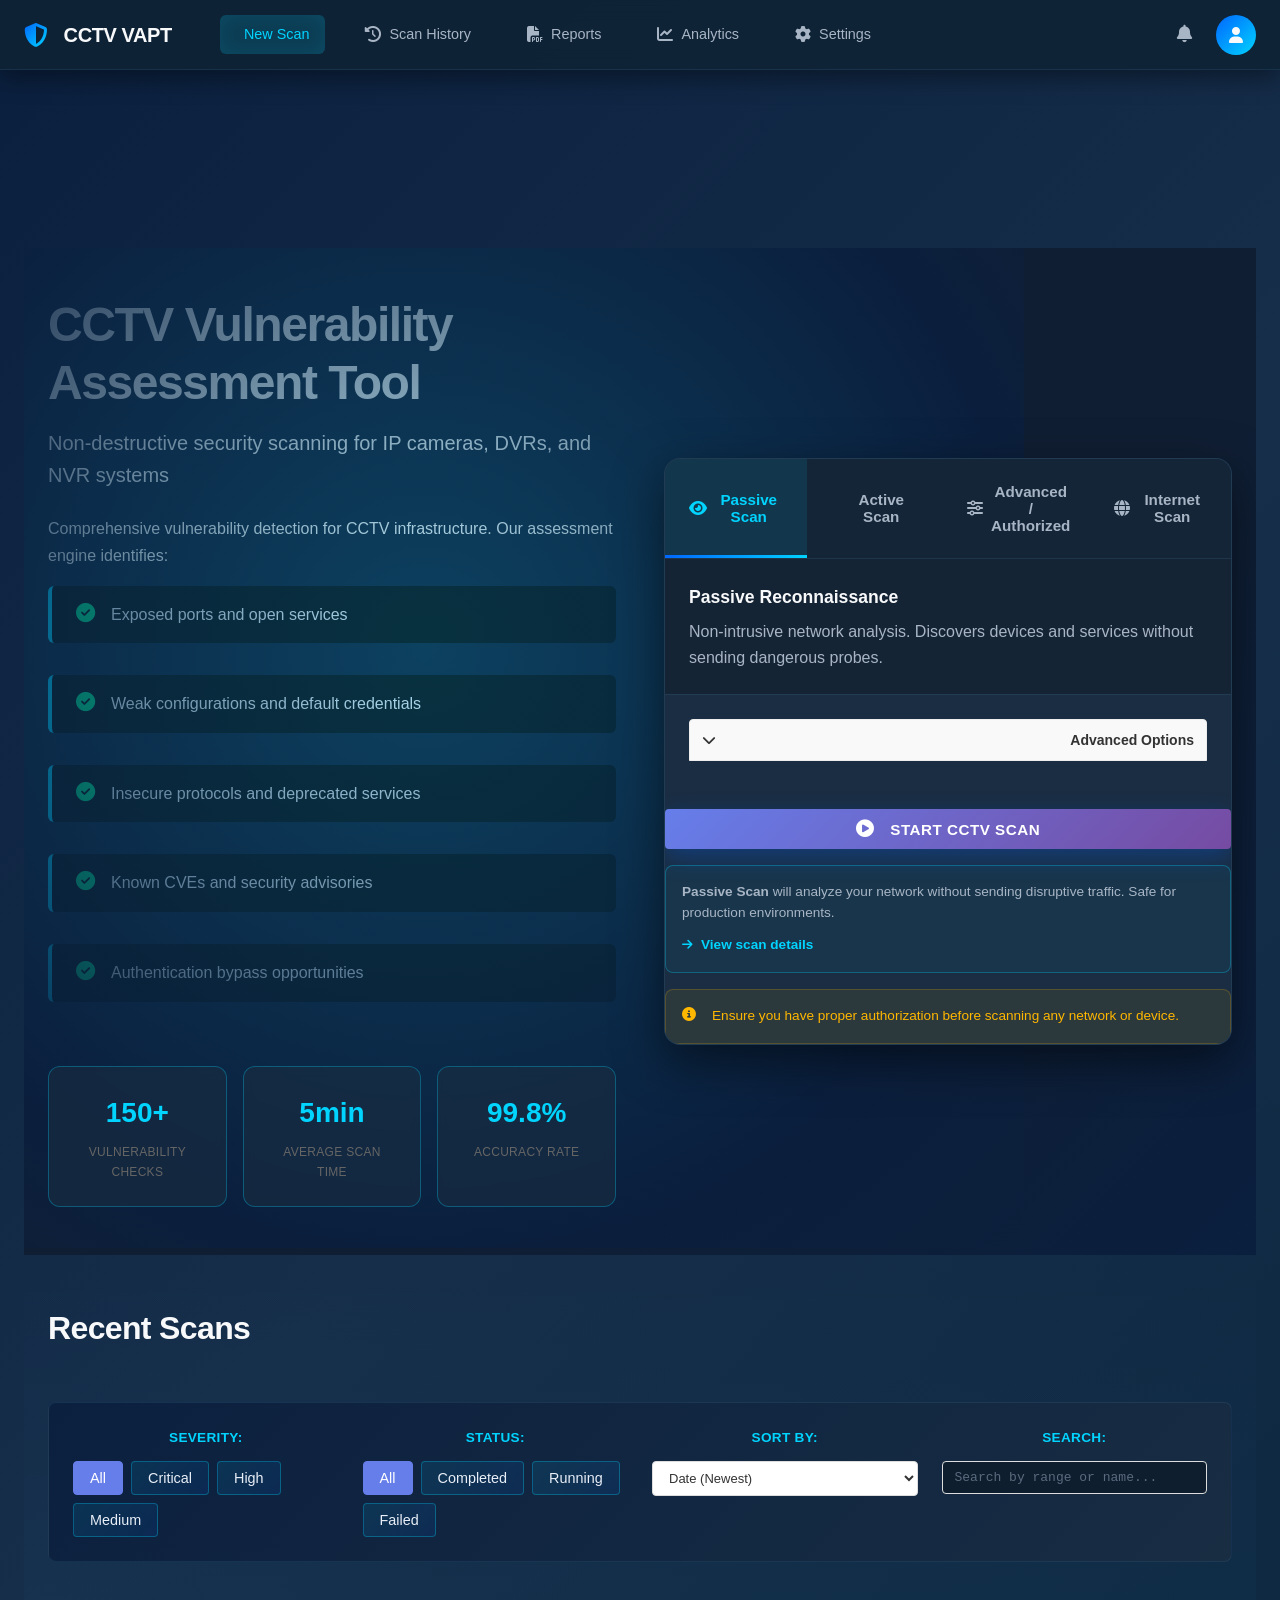
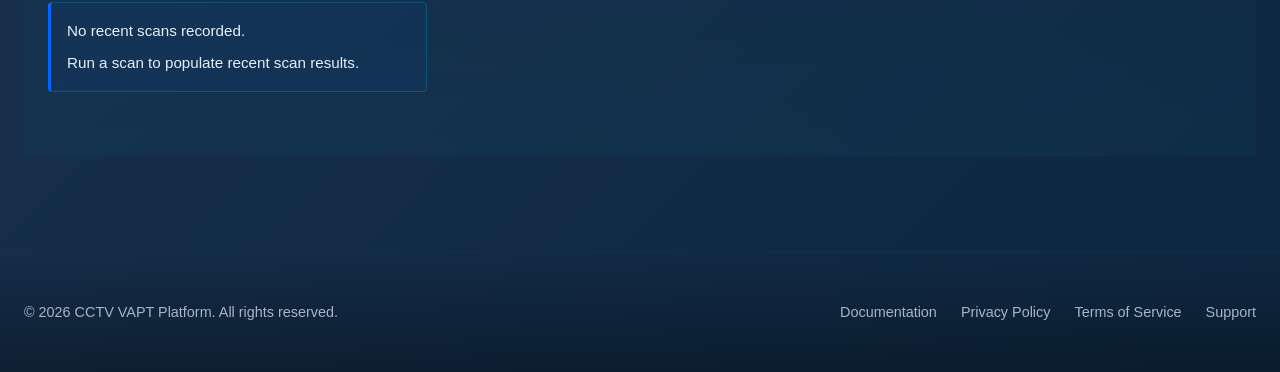
==== commit 9848b45c: "Add custom internet CCTV scanner, fix UI navigation and loadScans bugs Agent-Logs-Url: https://githu" ====
--- a/frontend/index.html
+++ b/frontend/index.html
@@ -129,6 +129,10 @@
                             <i class="fas fa-sliders-h"></i>
                             Advanced / Authorized
                         </button>
+                        <button class="tab-btn" data-tab="internet">
+                            <i class="fas fa-globe"></i>
+                            Internet Scan
+                        </button>
                     </div>
 
                     <!-- Tab Content -->
@@ -154,6 +158,16 @@
                             <h3 class="tab-title">Advanced / Authorized Scan</h3>
                             <p class="tab-description">
                                 Comprehensive penetration testing with credential-based authentication checks. Requires explicit authorization.
+                            </p>
+                        </div>
+
+                        <!-- Internet Scan Tab -->
+                        <div class="tab-pane" data-tab="internet">
+                            <h3 class="tab-title">Internet CCTV Scanner</h3>
+                            <p class="tab-description">
+                                Directly scan internet-facing CCTV devices on a specified IP or range — no API key required.
+                                Enter a single IP, CIDR range (e.g. <code>203.0.113.0/28</code>), or dash range (e.g. <code>203.0.113.1-203.0.113.20</code>).
+                                Only scan targets you own or have explicit written permission to test.
                             </p>
                         </div>
                     </div>
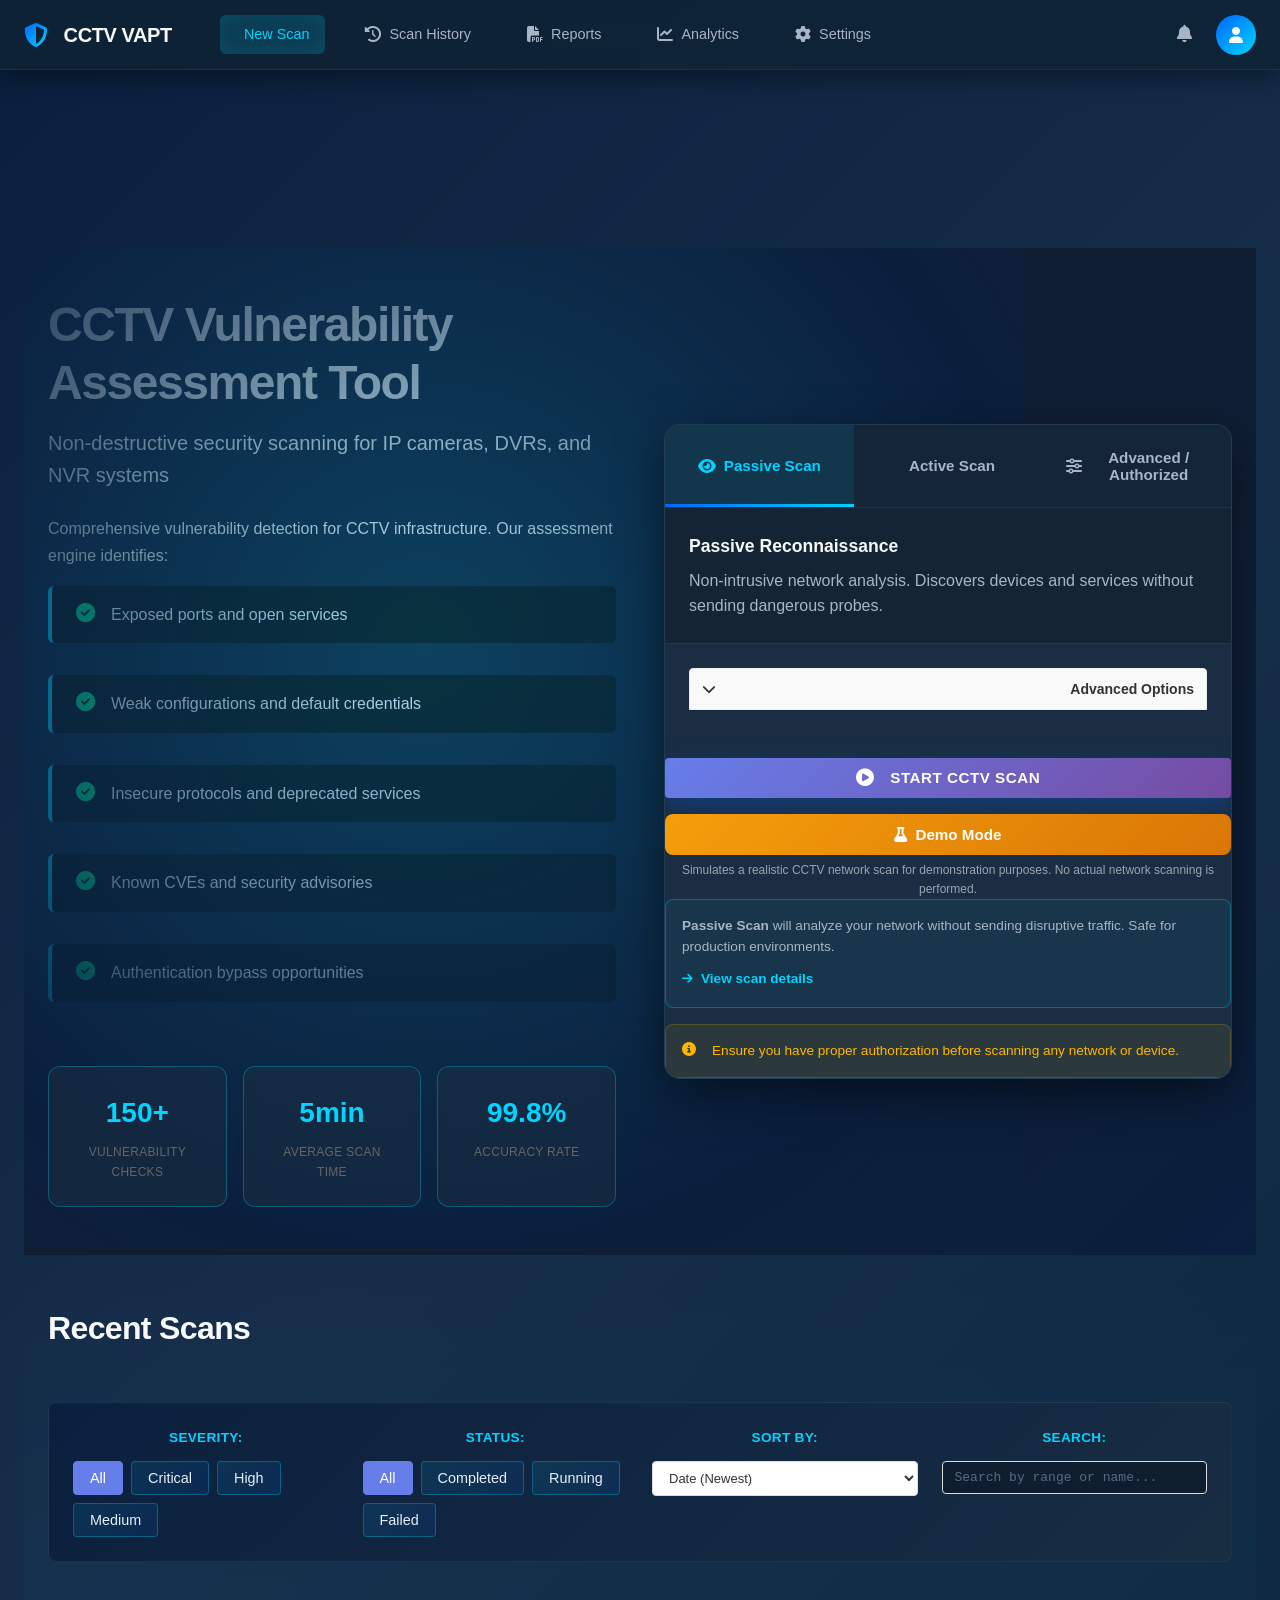
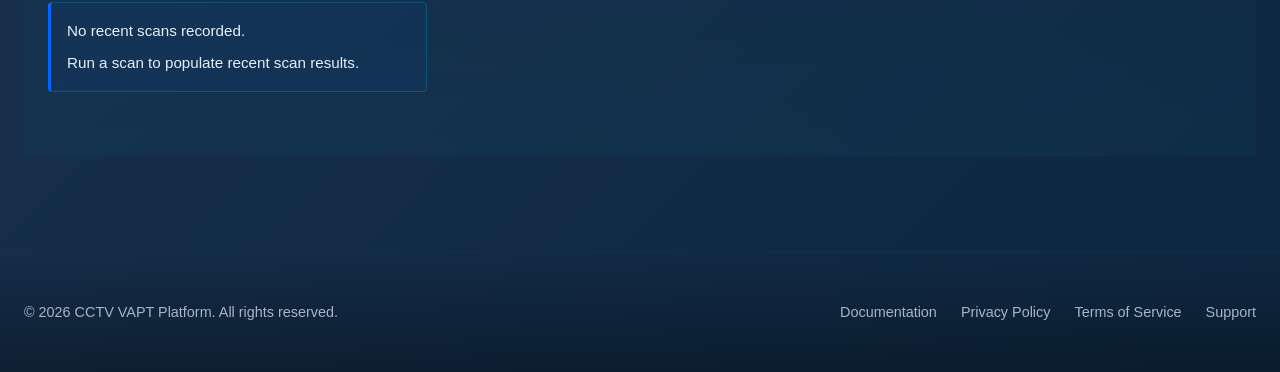
==== commit 34032d7d: "Fix UI navigation, scan history data extraction, VirtualBox network detection, add Demo Mode Agent-L" ====
--- a/frontend/index.html
+++ b/frontend/index.html
@@ -129,10 +129,6 @@
                             <i class="fas fa-sliders-h"></i>
                             Advanced / Authorized
                         </button>
-                        <button class="tab-btn" data-tab="internet">
-                            <i class="fas fa-globe"></i>
-                            Internet Scan
-                        </button>
                     </div>
 
                     <!-- Tab Content -->
@@ -158,16 +154,6 @@
                             <h3 class="tab-title">Advanced / Authorized Scan</h3>
                             <p class="tab-description">
                                 Comprehensive penetration testing with credential-based authentication checks. Requires explicit authorization.
-                            </p>
-                        </div>
-
-                        <!-- Internet Scan Tab -->
-                        <div class="tab-pane" data-tab="internet">
-                            <h3 class="tab-title">Internet CCTV Scanner</h3>
-                            <p class="tab-description">
-                                Directly scan internet-facing CCTV devices on a specified IP or range — no API key required.
-                                Enter a single IP, CIDR range (e.g. <code>203.0.113.0/28</code>), or dash range (e.g. <code>203.0.113.1-203.0.113.20</code>).
-                                Only scan targets you own or have explicit written permission to test.
                             </p>
                         </div>
                     </div>
@@ -288,6 +274,13 @@
                         <span>Start CCTV Scan</span>
                     </button>
 
+                    <!-- Demo Mode Button -->
+                    <button class="btn-demo" id="btn-demo-scan" style="margin-top:12px;width:100%;padding:12px 20px;background:linear-gradient(135deg,#f59e0b,#d97706);color:#fff;border:none;border-radius:8px;font-size:0.95rem;font-weight:600;cursor:pointer;display:flex;align-items:center;justify-content:center;gap:8px;transition:opacity .2s;">
+                        <i class="fas fa-flask"></i>
+                        <span>Demo Mode</span>
+                    </button>
+                    <p style="margin:6px 0 0;font-size:0.75rem;color:#9ca3af;text-align:center;">Simulates a realistic CCTV network scan for demonstration purposes. No actual network scanning is performed.</p>
+
                     <!-- Secondary Info -->
                     <div class="scan-info">
                         <p class="scan-info-text">
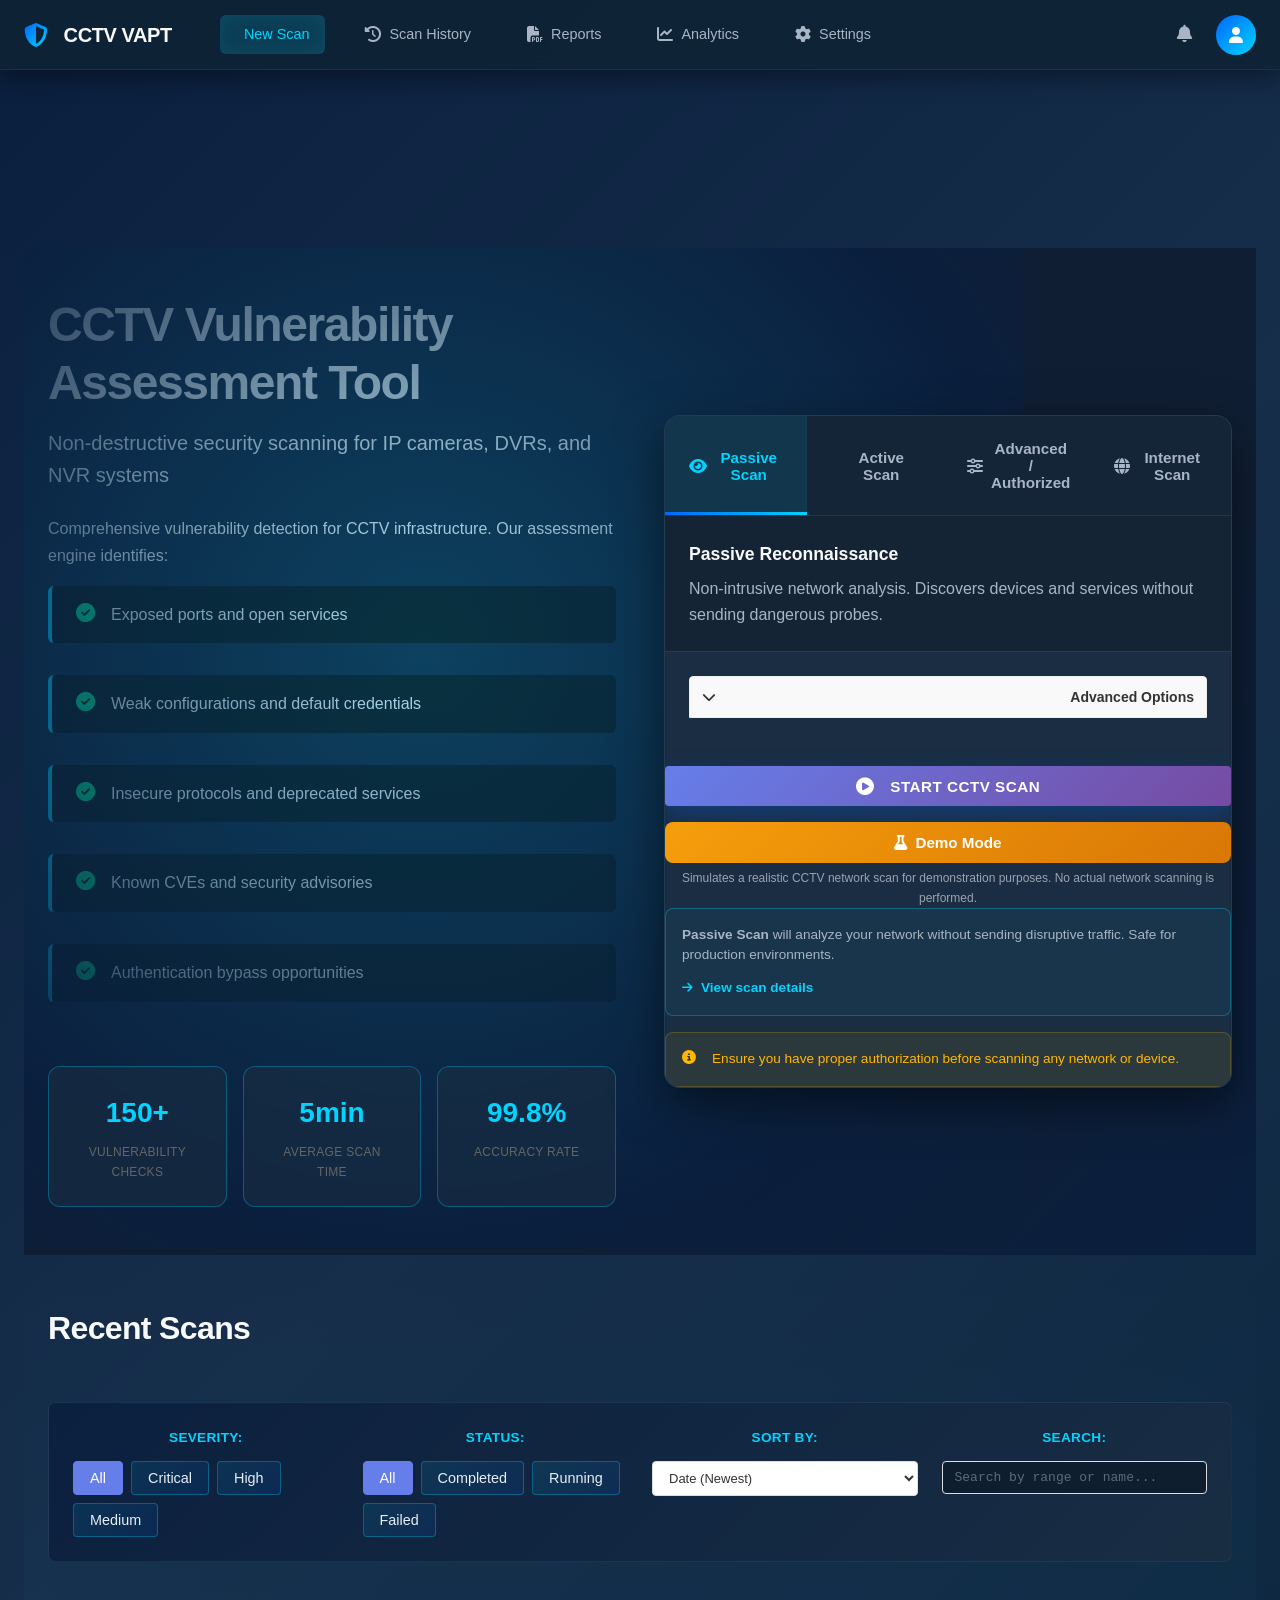
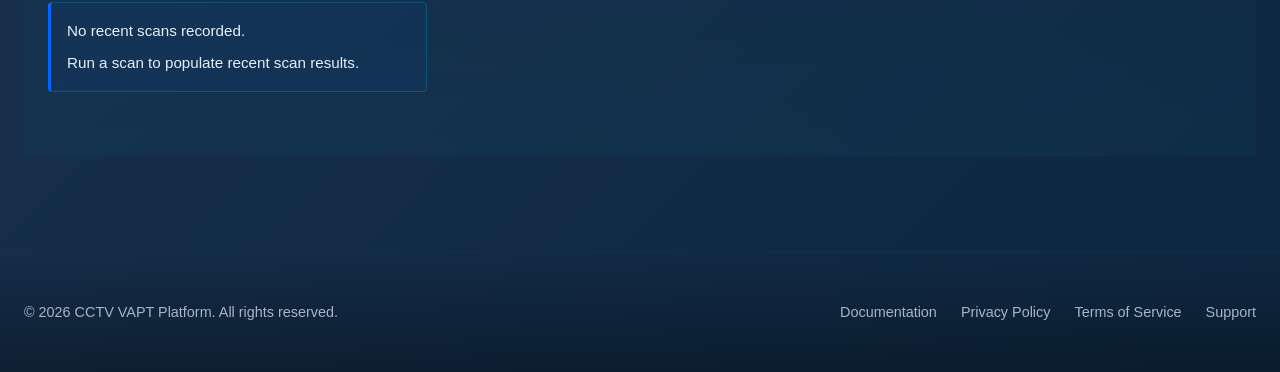
==== commit b09a4fd8: "Merge PR #5 with internet scanner, report formats, and report downloads" ====
--- a/frontend/index.html
+++ b/frontend/index.html
@@ -129,6 +129,10 @@
                             <i class="fas fa-sliders-h"></i>
                             Advanced / Authorized
                         </button>
+                        <button class="tab-btn" data-tab="internet">
+                            <i class="fas fa-globe"></i>
+                            Internet Scan
+                        </button>
                     </div>
 
                     <!-- Tab Content -->
@@ -154,6 +158,17 @@
                             <h3 class="tab-title">Advanced / Authorized Scan</h3>
                             <p class="tab-description">
                                 Comprehensive penetration testing with credential-based authentication checks. Requires explicit authorization.
+                            </p>
+                        </div>
+
+                        <!-- Internet Scan Tab -->
+                        <div class="tab-pane" data-tab="internet">
+                            <h3 class="tab-title">Internet CCTV Scanner</h3>
+                            <p class="tab-description">
+                                Directly scan internet-facing CCTV devices on a specified IP or range — no API key required.
+                                Enter a single IP, CIDR range (e.g. <code>203.0.113.0/28</code>),
+                                or dash range (e.g. <code>203.0.113.1-203.0.113.20</code>).
+                                Only scan targets you own or have explicit written permission to test.
                             </p>
                         </div>
                     </div>
